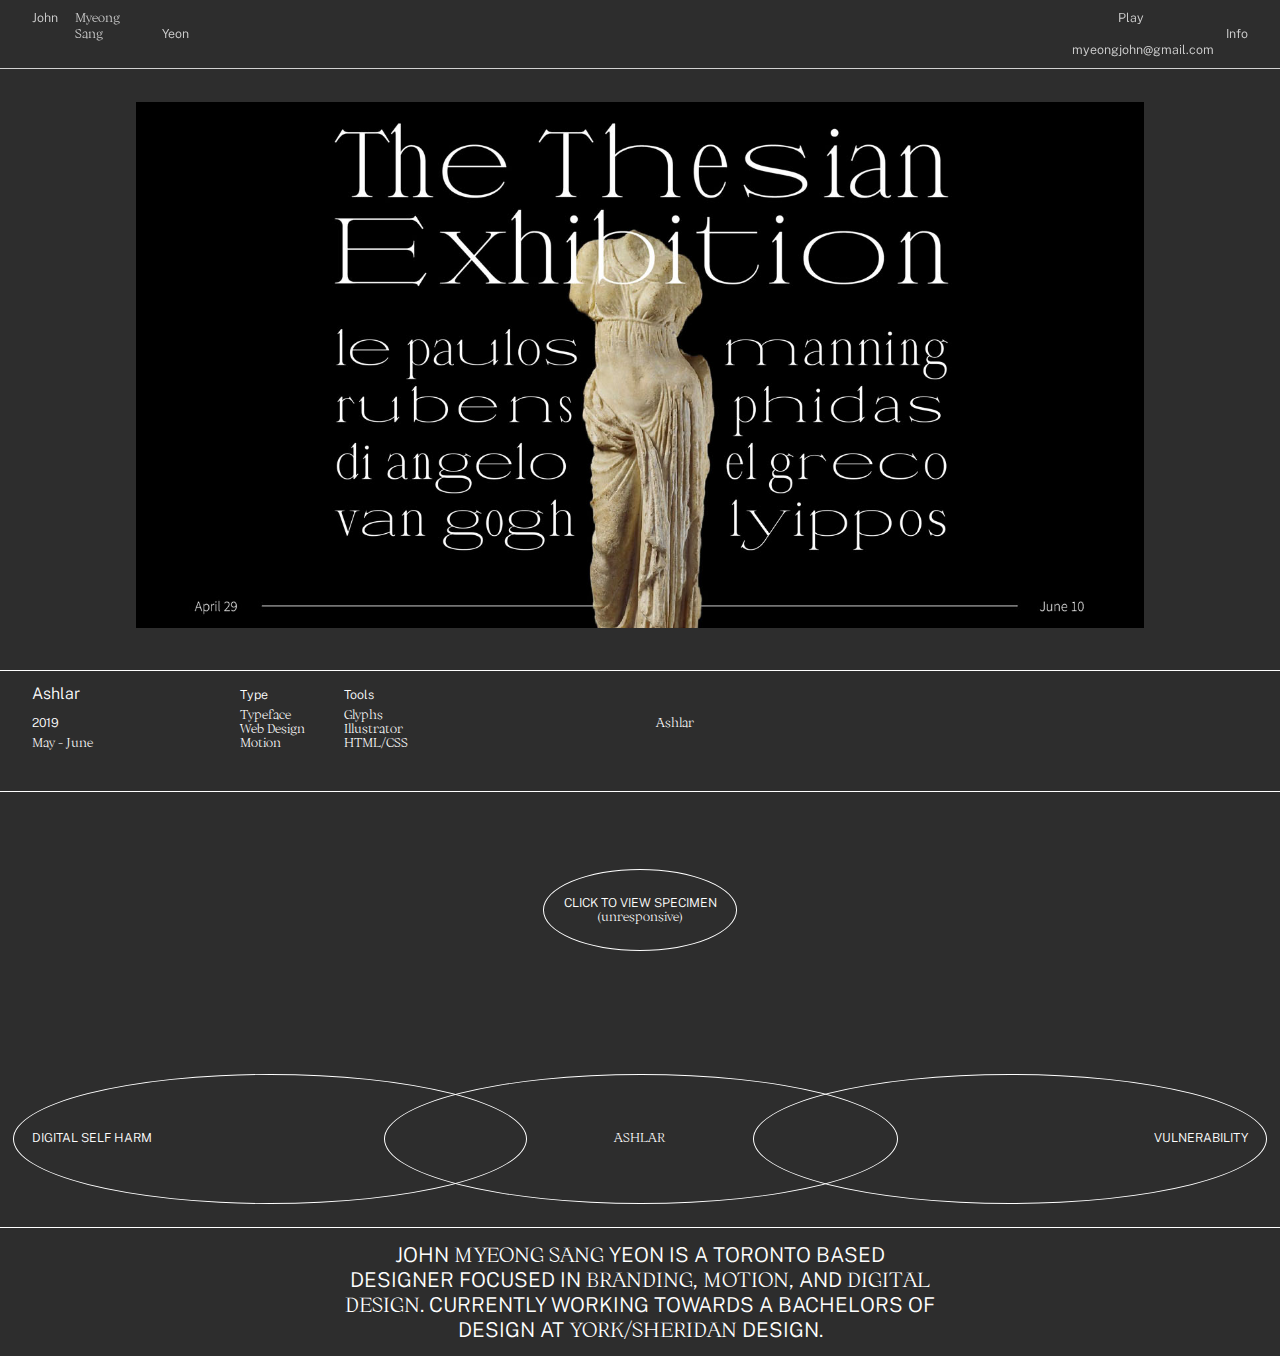
==== ashlar.html @ 90bbfa14 "commit12" ====
<!DOCTYPE html>

<html lang="en">
<head>
    <!-- Unfortunately coded by yours truly, me :'( -->
    
    <!-- Global site tag (gtag.js) - Google Analytics -->
    <script async src="https://www.googletagmanager.com/gtag/js?id=UA-157366679-1"></script>
    <script>
    window.dataLayer = window.dataLayer || [];
    function gtag(){dataLayer.push(arguments);}
    gtag('js', new Date());

    gtag('config', 'UA-157366679-1');
    </script>
    
    <meta charset="utf-8"><meta http-equiv="X-UA-Compatible" content="IE=edge">
    <link href="css/styles.css" rel="stylesheet">
    <link href="css/flexboxgrid.css" rel="stylesheet">
    <meta name="description" content="John Myeong Sang Yeon is a designer interested in branding, motion, and digital design.">
    <meta name="author" content="John Yeon"> 
    <meta name="viewport" content="width=device-width, initial-scale=1.0, maximum-scale=1.0, user-scalable=0">
    <title>John Yeon ◯ Ashlar</title>
    <!-- favicon -->
    <link rel="icon" type="image/png" href="images/favicon/16x16.png" sizes="16x16" />
    <link rel="icon" type="image/png" href="images/favicon/32x32.png" sizes="32x32" />
</head>
<body>
  
<!-- Navigation -->
<nav >
<div class="container-fluid">
    <div class="row">
    <div class="col-xs-5">
        <a href="index.html" class="row">
            <h3 class="col-xs-1">John</h3>
            <p class="col-xs-3 col-sm-2"> Myeong<br>Sang</p>
            <h3 class="col-xs"><br>Yeon</h3>
        </a>
    </div>
    <div class="col-xs-offset-1 col-xs-4 col-md-offset-5 col-md-1">
        <h3 class="info">
            <a href="play.html">Play</a>
        </h3>
        <h3>
            <a href="mailto:myeongjohn@gmail.com"><br>myeongjohn@gmail.com</a>
        </h3>
    </div>
    <div class="col-xs-2 col-md-1">
        <h3 class="info">
            <a href="info.html"><br>Info</a>
        </h3>
    </div>
    </div>
</div>
</nav>

<div class="ASHLAR_head container-fluid">
    <div class="row">
        <div class="col-xs-12 col-sm-offset-1 col-sm-10">
            <img src="images/ASHLAR/ASHLAR_head.jpg" width="100%">
        </div>
    </div>
</div>
<div class="blb container-fluid">    
    <div class="row">
        <div class="col-xs-12 col-sm-2">
            <h2>Ashlar</h2>
            <h3>2019</h3>
            <p>May - June</p>
        </div>
         <div class="col-xs-4 col-sm-1">
            <h3 id="blb_h3">Type</h3>
            <p id="ctr_txt">Typeface<br>Web Design<br>Motion</p>
        </div>
        <div class="col-xs-4 col-sm-1">
            <h3 id="blb_h3">Tools</h3>
            <p id="ctr_txt">Glyphs<br>Illustrator<br>HTML/CSS</p>
        </div>
        <div class="col-xs-offset-1 col-xs-11 col-sm-offset-2 col-sm-6">
            <p class="introtxt">Ashlar</p>
        </div>
    </div>
</div>
    
<div class="assets">
<div class="row">
    <div class="col-xs-12">
        <a href="https://johnyeon.com/ashlar.github.io/">
            <h3 class="ashlarlink">CLICK TO VIEW SPECIMEN<br><span class="ortspan">(unresponsive)</span></h3>
        </a>
    </div>
</div>
</div>
    
    
    
    
    
    
    
    
<!--  FOOTER  -->  
<div class="prefoot container-fluid">
    <div class="row">
        <div class="col-xs-6 col-sm-4">
            <h3>
            <a href="digitalselfharm.html">
                DIGITAL SELF HARM
            </a>
            </h3>
        </div>
        <div class="col-sm-4 prefoot_center">
            <p>
                ASHLAR
            </p>
        </div>
        <div class="col-xs-6 col-sm-4 prefoot_left">
            <h3>
                <a href="vulnerability.html">
                VULNERABILITY
                </a>
            </h3>
        </div>
    </div>
</div>
<div class="footvenn">
    <div class="leftftvn"></div>
    <div class="centerftvn"></div>
    <div class="rightftvn"></div>
</div>
    
<div class="index2">
    <div class="container-fluid">
        <div class="row">
            <h1 class="col-xs-12 col-sm-offset-3 col-sm-6"> 
                JOHN <span class="ortspan">MYEONG SANG</span> YEON IS A TORONTO BASED <br>DESIGNER FOCUSED IN <span class="ortspan">BRANDING</span>, <span class="ortspan">MOTION</span>, AND <span class="ortspan">DIGITAL DESIGN</span>. CURRENTLY WORKING TOWARDS A BACHELORS OF <br>DESIGN <span style="white-space:nowrap">AT <span class="ortspan">YORK/SHERIDAN</span> DESIGN</span>.
            </h1>
        </div>
    </div>
</div>
    
</body>
</html>
---- css/styles.css ----
@charset "UTF-8";
/*-- fonts --------------------------------------*/
@font-face {
    font-family: "ortica";
    src: url(../fonts/Ortica-Light.otf)
}
@font-face {
    font-family: "publicsans";
    src: url(../fonts/PublicSans-Light.otf);
    font-weight: normal;
    font-style: normal;
}
@font-face{
    font-family: "publicsans";
    src: url(../fonts/PublicSans-Lightitalic.otf);
    font-weight: normal;
    font-style: italic;
}
/*-- fonts END --------------------------------------*/
/*-- General --------------------------------------*/
body {
    animation: load 2s;
    scroll-behavior: smooth;
    background: #2D2D2D;
    margin: 0;
    font-family: ortica, serif;
    color: #fff;
    overflow-x: hidden;
}
@keyframes load {
    0% {opacity: 0}
    100% {opacity: 1}
}

a {
    text-decoration: none;
    color: #fff;
}
.ortspan {
    font-family: ortica, serif;
}
h1 {
    font-family: publicsans, sans-serif;
    font-weight: 400;
}
h2 {
    font-size: 1.250vw;
    font-weight: 400;
    font-family: publicsans, sans-serif;
    margin: 0
    
}
h3 {
    font-family: publicsans, sans-serif;
}
h4 {
    font-size: 1.250vw;
    font-family: ortica, serif;
    margin: 0 0 0.4vw 0;
}
p{
    font-family: ortica, serif;
}
h3, p {
    font-size: 0.972vw;
    font-weight: 400;
    line-height: 1.111vw;
    margin: 0 0 0.5vw 0;
}

.vimeo {
    z-index: 0;
}

/*-- navigation --------------------------------------*/
nav {
    padding-top: 10px;
    position: fixed;
    mix-blend-mode: exclusion;
    border-bottom: 0.5px solid #fff;
    padding-bottom: 10px;
    width: 100%;
    top: 0;
    z-index: 9999;
}
nav h3, nav p {
    font-size: 0.972vw;
    line-height: 1.250vw;
    z-index: 9999;
    color: #fff;
    margin: 0;
}
.info {
    text-align: right;
}
/*-- navigation END --------------------------------------*/

/*-- FOOTER --------------------------------------*/

.prefoot {
    position: relative;
    top: 6.1vw;
    z-index: 99;
}
.prefoot_left{
    text-align: right;
}
.prefoot_center {
    text-align: center;
}

.footvenn {
    z-index: -99;
}
.leftftvn, .rightftvn, .centerftvn {
    height: 10vw;
    width: 40vw;
    border-radius: 50%;
    border: 1px solid #fff;
    position: absolute;
    overflow: hidden;
    margin-bottom: 3vw;
}
.leftftvn {
    left: 1vw;
    
}
.rightftvn {
    right: 1vw;
}
.centerftvn{
    left: 30vw;
    width: 40vw;
}
.index2 {
    position: relative;
    top: 12vw;
    font-size: 0.8vw;
    color: white;
    text-align: center;
    width: 100%;
    bottom: 0;
    border-top: 0.5px solid #fff;
}
/*-- FOOTER END --------------------------------------*/

/*-------------------------------------- index --------------------------------------*/
.index1 {
    font-size: 0.8vw;
    color: white;
    text-align: center;
    mix-blend-mode: exclusion;
    position: fixed;
    width: 100%;
    bottom: 0;
    border-top: 0.5px solid #fff;
}
/*-- index END --------------------------------------*/


.blank, .blankleft, .blankright, .blankfoot{
    margin: 1vh 1vw 15vh 1vw;
    overflow: visible;
}


/*-- Projects --------------------------------------*/
.project1, .project2, .project3, .project4 {
    padding: 5vh 0 20vh 0;
}
.pr1_img, .pr2_img, .pr3_img, .pr4_img {
    background-size: contain; 
    background-repeat: no-repeat;
    background-position: top center;
    height: 34vw;
}
.id_txt1, .id_txt2{
    color: #fff;
}
.id_txt1 p {
    margin-top: 0.5vw;
}
.id_txt1 h3 {
    margin-top: 0.3vw;
}

.id_txt2{
    display: none;
}
.pr1_img {
    background-image: url(../images/SABF/SABF_head.jpg);
}
.pr2_img {
    background-image: url(../images/DSH/DSH_head.jpg);
}
.pr3_img {
    background-image: url(../images/ASHLAR/ASHLAR_head.jpg);
}
.pr4_img {
    background-image: url(../images/MASK/MASK_head.jpg);
}

/*-- info --------------------------------------*/

.blankright {
    position: absolute;
    top: 0;
    right: 1vw;
}
.venn1, .venn2 {
    text-anchor: middle;
    fill: #fff;
}
.venn1 {
    font-size: 0.972vw;
}
.venn2 {
    font-size: 2.933vw;
    display: none;
}
.blanktop, .blankbottom {
    margin-top: 1vh;
    overflow: visible;
}
.blankbottom {
    position: absolute;
    top: 35vw;
}
/*-- info END--------------------------------------*/





/*-------------------------------------- CASE STUDIES --------------------------------------*/
#ctr_txt {
    margin: 0 0 2.2vw 0;
}
.blb {
    height: auto;
    margin: 3vw 0 3vw 0;
    padding: 1vw 0;
    border-top: solid #fff 1px;
    border-bottom: solid #fff 1px;
}
.blb div h2 {
    margin: 0 0 1vw 0 ;
}
#blb_h3 {
    margin: 0.35vw 0 0.4vw 0 ;
}
.id_txt1 h3 {
    margin: 0.4vw 0 0 0;
}
.assets div{
    max-width: 2000px;
    margin: auto;
    margin-bottom: 3vw;
}
.assets h3 {
    margin-top: 3vw;
    margin-bottom:2vw;
    text-align: center;
}

.spacer {
    height: auto;
    width: 100%;
    border-radius: 50%;
    border: solid 1px #fff;
}
.introtxt {
    margin: 2.50vw 0 1.75vw 0;
}
/*-- SEOUL ART BOOK FAIR --------------------------------------*/
.SABF_head,.DSH_head,.ASHLAR_head {
    margin-top: 8vw;
    max-width: 2000px;
}
.brochure {
    background-color: black;
}
/*-- ASHLAR --------------------------------------*/
.ashlarlink,.dshlink {
    border: 1px solid #fff;
    border-radius: 50%;
    width: 15vw;
    padding-top: 2vw;
    padding-bottom: 2vw;
    margin: 0 auto;
    text-align: center;
}
/*-- DIGITAL SELF HARM --------------------------------------*/


/* ---------------------- MEDIA QUERIES AHHHHH ---------------------- */


/* ---------------------- Phone ---------------------- */
@media screen and (min-width: 0) and (max-width:500px){
/* -- main things -- */
    h2 {font-size: 3.733vw;}
    h3, p, nav h3, nav p, h4 {font-size: 2.933vw; line-height: 3.467vw;}
/* -- index -- */
    .index1 h1 {font-size: 2.6vw;}
    .index1 br {display: none;}
    .pr1_img, .pr2_img, .pr3_img, .pr4_img {height: 45vw;}
    .project1, .project2, .project3, .project4 {padding: 3vh 0;}
    .id_txt2{display: block; padding-top: 1.5vw;}
    .id_txt1{display: none;}
    .project4 {margin-bottom: 10vh;}
    
/*-- Footer --*/
    .leftftvn, .rightftvn, .centerftvn {
        height: 15vw;
        margin-bottom: 10vw;
        width: 55vw;
    }
    .centerftvn {
        display: none;
    }
    .prefoot_center {
        display: none;
    }
    .prefoot {
        top: 10vw;
    }
    .index2 h1 {
        font-size: 2.6vw;
    }
    .index2 {
        top: 20vw;
    }

/*-- INFO --*/
    .venn2 {
        display: inherit;
    }
    .venn1 {
        display: none;
    }
/* -- Case studies -- */
    .blb {
        padding: 5vw 0 10vw 0;
    }
    .blb p, .blb h2 {
        padding-bottom: 4vw;
    }
    .assets div{
        padding: 0;
    }
/*-- SABF --*/
    .SABF_head,.DSH_head,.ASHLAR_head {height: 50vw; margin-top: 20vw; padding: 0;
}
/* ---------------------- Small Tablet ----------------------*/ 
@media screen and (min-width: 501px) and (max-width:767px){
    .index1 h1 {font-size: 2.9vw;}
/*-- Footer --*/
    .leftftvn, .rightftvn {
        width: 53vw;
    }
    .centerftvn {
        display: none;
    }
    .prefoot_center {
        display: none;
    }
}

/* ---------------------- Large Tablet ---------------------- */
@media screen and (min-width: 768px) and (max-width:1366px){
    /* -- main things -- */
    /* -- index -- */
    .pr1_img, .pr2_img, .pr3_img, .pr4_img {height: 35vw;}
    .index1 h1 {font-size: 1.45vw;}
    .project1, .project2, .project3, .project4 {padding: 3vh 0;}
    .project4 {margin-bottom: 15vh;}
    /* -- SABF -- */
    }
}
/* ---------------------- Big Chungus  ---------------------- */
@media screen and (min-width: 1500px) and (max-width:4000px){
    /* -- SABF -- */
    .sabf_print_tix,.sabf_web_tix {
    background-color: black;
    height: 29vw;
    }
}
---- css/flexboxgrid.css ----
/* Uncomment and set these variables to customize the grid. */

.container-fluid {
  margin-right: auto;
  margin-left: auto;
  padding-right: 2rem;
  padding-left: 2rem;
}

.row {
  box-sizing: border-box;
  display: -ms-flexbox;
  display: -webkit-box;
  display: flex;
  -ms-flex: 0 1 auto;
  -webkit-box-flex: 0;
  flex: 0 1 auto;
  -ms-flex-direction: row;
  -webkit-box-orient: horizontal;
  -webkit-box-direction: normal;
  flex-direction: row;
  -ms-flex-wrap: wrap;
  flex-wrap: wrap;
  margin-right: -1rem;
  margin-left: -1rem;
}

.row.reverse {
  -ms-flex-direction: row-reverse;
  -webkit-box-orient: horizontal;
  -webkit-box-direction: reverse;
  flex-direction: row-reverse;
}

.col.reverse {
  -ms-flex-direction: column-reverse;
  -webkit-box-orient: vertical;
  -webkit-box-direction: reverse;
  flex-direction: column-reverse;
}

.col-xs,
.col-xs-1,
.col-xs-2,
.col-xs-3,
.col-xs-4,
.col-xs-5,
.col-xs-6,
.col-xs-7,
.col-xs-8,
.col-xs-9,
.col-xs-10,
.col-xs-11,
.col-xs-12 {
  box-sizing: border-box;
  -ms-flex: 0 0 auto;
  -webkit-box-flex: 0;
  flex: 0 0 auto;
  padding-right: 1rem;
  padding-left: 1rem;
}

.col-xs {
  -webkit-flex-grow: 1;
  -ms-flex-positive: 1;
  -webkit-box-flex: 1;
  flex-grow: 1;
  -ms-flex-preferred-size: 0;
  flex-basis: 0;
  max-width: 100%;
}

.col-xs-1 {
  -ms-flex-preferred-size: 8.333%;
  flex-basis: 8.333%;
  max-width: 8.333%;
}

.col-xs-2 {
  -ms-flex-preferred-size: 16.667%;
  flex-basis: 16.667%;
  max-width: 16.667%;
}

.col-xs-3 {
  -ms-flex-preferred-size: 25%;
  flex-basis: 25%;
  max-width: 25%;
}

.col-xs-4 {
  -ms-flex-preferred-size: 33.333%;
  flex-basis: 33.333%;
  max-width: 33.333%;
}

.col-xs-5 {
  -ms-flex-preferred-size: 41.667%;
  flex-basis: 41.667%;
  max-width: 41.667%;
}

.col-xs-6 {
  -ms-flex-preferred-size: 50%;
  flex-basis: 50%;
  max-width: 50%;
}

.col-xs-7 {
  -ms-flex-preferred-size: 58.333%;
  flex-basis: 58.333%;
  max-width: 58.333%;
}

.col-xs-8 {
  -ms-flex-preferred-size: 66.667%;
  flex-basis: 66.667%;
  max-width: 66.667%;
}

.col-xs-9 {
  -ms-flex-preferred-size: 75%;
  flex-basis: 75%;
  max-width: 75%;
}

.col-xs-10 {
  -ms-flex-preferred-size: 83.333%;
  flex-basis: 83.333%;
  max-width: 83.333%;
}

.col-xs-11 {
  -ms-flex-preferred-size: 91.667%;
  flex-basis: 91.667%;
  max-width: 91.667%;
}

.col-xs-12 {
  -ms-flex-preferred-size: 100%;
  flex-basis: 100%;
  max-width: 100%;
}

.col-xs-offset-1 {
  margin-left: 8.333%;
}

.col-xs-offset-2 {
  margin-left: 16.667%;
}

.col-xs-offset-3 {
  margin-left: 25%;
}

.col-xs-offset-4 {
  margin-left: 33.333%;
}

.col-xs-offset-5 {
  margin-left: 41.667%;
}

.col-xs-offset-6 {
  margin-left: 50%;
}

.col-xs-offset-7 {
  margin-left: 58.333%;
}

.col-xs-offset-8 {
  margin-left: 66.667%;
}

.col-xs-offset-9 {
  margin-left: 75%;
}

.col-xs-offset-10 {
  margin-left: 83.333%;
}

.col-xs-offset-11 {
  margin-left: 91.667%;
}

.start-xs {
  -ms-flex-pack: start;
  -webkit-box-pack: start;
  justify-content: flex-start;
  text-align: start;
}

.center-xs {
  -ms-flex-pack: center;
  -webkit-box-pack: center;
  justify-content: center;
  text-align: center;
}

.end-xs {
  -ms-flex-pack: end;
  -webkit-box-pack: end;
  justify-content: flex-end;
  text-align: end;
}

.top-xs {
  -ms-flex-align: start;
  -webkit-box-align: start;
  align-items: flex-start;
}

.middle-xs {
  -ms-flex-align: center;
  -webkit-box-align: center;
  align-items: center;
}

.bottom-xs {
  -ms-flex-align: end;
  -webkit-box-align: end;
  align-items: flex-end;
}

.around-xs {
  -ms-flex-pack: distribute;
  justify-content: space-around;
}

.between-xs {
  -ms-flex-pack: justify;
  -webkit-box-pack: justify;
  justify-content: space-between;
}

.first-xs {
  -ms-flex-order: -1;
  -webkit-box-ordinal-group: 0;
  order: -1;
}

.last-xs {
  -ms-flex-order: 1;
  -webkit-box-ordinal-group: 2;
  order: 1;
}

@media only screen and (min-width: 48em) {
  .container {
    width: 46rem;
  }

  .col-sm,
  .col-sm-1,
  .col-sm-2,
  .col-sm-3,
  .col-sm-4,
  .col-sm-5,
  .col-sm-6,
  .col-sm-7,
  .col-sm-8,
  .col-sm-9,
  .col-sm-10,
  .col-sm-11,
  .col-sm-12 {
    box-sizing: border-box;
    -ms-flex: 0 0 auto;
    -webkit-box-flex: 0;
    flex: 0 0 auto;
    padding-right: 1rem;
    padding-left: 1rem;
  }

  .col-sm {
    -webkit-flex-grow: 1;
    -ms-flex-positive: 1;
    -webkit-box-flex: 1;
    flex-grow: 1;
    -ms-flex-preferred-size: 0;
    flex-basis: 0;
    max-width: 100%;
  }

  .col-sm-1 {
    -ms-flex-preferred-size: 8.333%;
    flex-basis: 8.333%;
    max-width: 8.333%;
  }

  .col-sm-2 {
    -ms-flex-preferred-size: 16.667%;
    flex-basis: 16.667%;
    max-width: 16.667%;
  }

  .col-sm-3 {
    -ms-flex-preferred-size: 25%;
    flex-basis: 25%;
    max-width: 25%;
  }

  .col-sm-4 {
    -ms-flex-preferred-size: 33.333%;
    flex-basis: 33.333%;
    max-width: 33.333%;
  }

  .col-sm-5 {
    -ms-flex-preferred-size: 41.667%;
    flex-basis: 41.667%;
    max-width: 41.667%;
  }

  .col-sm-6 {
    -ms-flex-preferred-size: 50%;
    flex-basis: 50%;
    max-width: 50%;
  }

  .col-sm-7 {
    -ms-flex-preferred-size: 58.333%;
    flex-basis: 58.333%;
    max-width: 58.333%;
  }

  .col-sm-8 {
    -ms-flex-preferred-size: 66.667%;
    flex-basis: 66.667%;
    max-width: 66.667%;
  }

  .col-sm-9 {
    -ms-flex-preferred-size: 75%;
    flex-basis: 75%;
    max-width: 75%;
  }

  .col-sm-10 {
    -ms-flex-preferred-size: 83.333%;
    flex-basis: 83.333%;
    max-width: 83.333%;
  }

  .col-sm-11 {
    -ms-flex-preferred-size: 91.667%;
    flex-basis: 91.667%;
    max-width: 91.667%;
  }

  .col-sm-12 {
    -ms-flex-preferred-size: 100%;
    flex-basis: 100%;
    max-width: 100%;
  }

  .col-sm-offset-1 {
    margin-left: 8.333%;
  }

  .col-sm-offset-2 {
    margin-left: 16.667%;
  }

  .col-sm-offset-3 {
    margin-left: 25%;
  }

  .col-sm-offset-4 {
    margin-left: 33.333%;
  }

  .col-sm-offset-5 {
    margin-left: 41.667%;
  }

  .col-sm-offset-6 {
    margin-left: 50%;
  }

  .col-sm-offset-7 {
    margin-left: 58.333%;
  }

  .col-sm-offset-8 {
    margin-left: 66.667%;
  }

  .col-sm-offset-9 {
    margin-left: 75%;
  }

  .col-sm-offset-10 {
    margin-left: 83.333%;
  }

  .col-sm-offset-11 {
    margin-left: 91.667%;
  }

  .start-sm {
    -ms-flex-pack: start;
    -webkit-box-pack: start;
    justify-content: flex-start;
    text-align: start;
  }

  .center-sm {
    -ms-flex-pack: center;
    -webkit-box-pack: center;
    justify-content: center;
    text-align: center;
  }

  .end-sm {
    -ms-flex-pack: end;
    -webkit-box-pack: end;
    justify-content: flex-end;
    text-align: end;
  }

  .top-sm {
    -ms-flex-align: start;
    -webkit-box-align: start;
    align-items: flex-start;
  }

  .middle-sm {
    -ms-flex-align: center;
    -webkit-box-align: center;
    align-items: center;
  }

  .bottom-sm {
    -ms-flex-align: end;
    -webkit-box-align: end;
    align-items: flex-end;
  }

  .around-sm {
    -ms-flex-pack: distribute;
    justify-content: space-around;
  }

  .between-sm {
    -ms-flex-pack: justify;
    -webkit-box-pack: justify;
    justify-content: space-between;
  }

  .first-sm {
    -ms-flex-order: -1;
    -webkit-box-ordinal-group: 0;
    order: -1;
  }

  .last-sm {
    -ms-flex-order: 1;
    -webkit-box-ordinal-group: 2;
    order: 1;
  }
}

@media only screen and (min-width: 62em) {
  .container {
    width: 61rem;
  }

  .col-md,
  .col-md-1,
  .col-md-2,
  .col-md-3,
  .col-md-4,
  .col-md-5,
  .col-md-6,
  .col-md-7,
  .col-md-8,
  .col-md-9,
  .col-md-10,
  .col-md-11,
  .col-md-12 {
    box-sizing: border-box;
    -ms-flex: 0 0 auto;
    -webkit-box-flex: 0;
    flex: 0 0 auto;
    padding-right: 1rem;
    padding-left: 1rem;
  }

  .col-md {
    -webkit-flex-grow: 1;
    -ms-flex-positive: 1;
    -webkit-box-flex: 1;
    flex-grow: 1;
    -ms-flex-preferred-size: 0;
    flex-basis: 0;
    max-width: 100%;
  }

  .col-md-1 {
    -ms-flex-preferred-size: 8.333%;
    flex-basis: 8.333%;
    max-width: 8.333%;
  }

  .col-md-2 {
    -ms-flex-preferred-size: 16.667%;
    flex-basis: 16.667%;
    max-width: 16.667%;
  }

  .col-md-3 {
    -ms-flex-preferred-size: 25%;
    flex-basis: 25%;
    max-width: 25%;
  }

  .col-md-4 {
    -ms-flex-preferred-size: 33.333%;
    flex-basis: 33.333%;
    max-width: 33.333%;
  }

  .col-md-5 {
    -ms-flex-preferred-size: 41.667%;
    flex-basis: 41.667%;
    max-width: 41.667%;
  }

  .col-md-6 {
    -ms-flex-preferred-size: 50%;
    flex-basis: 50%;
    max-width: 50%;
  }

  .col-md-7 {
    -ms-flex-preferred-size: 58.333%;
    flex-basis: 58.333%;
    max-width: 58.333%;
  }

  .col-md-8 {
    -ms-flex-preferred-size: 66.667%;
    flex-basis: 66.667%;
    max-width: 66.667%;
  }

  .col-md-9 {
    -ms-flex-preferred-size: 75%;
    flex-basis: 75%;
    max-width: 75%;
  }

  .col-md-10 {
    -ms-flex-preferred-size: 83.333%;
    flex-basis: 83.333%;
    max-width: 83.333%;
  }

  .col-md-11 {
    -ms-flex-preferred-size: 91.667%;
    flex-basis: 91.667%;
    max-width: 91.667%;
  }

  .col-md-12 {
    -ms-flex-preferred-size: 100%;
    flex-basis: 100%;
    max-width: 100%;
  }

  .col-md-offset-1 {
    margin-left: 8.333%;
  }

  .col-md-offset-2 {
    margin-left: 16.667%;
  }

  .col-md-offset-3 {
    margin-left: 25%;
  }

  .col-md-offset-4 {
    margin-left: 33.333%;
  }

  .col-md-offset-5 {
    margin-left: 41.667%;
  }

  .col-md-offset-6 {
    margin-left: 50%;
  }

  .col-md-offset-7 {
    margin-left: 58.333%;
  }

  .col-md-offset-8 {
    margin-left: 66.667%;
  }

  .col-md-offset-9 {
    margin-left: 75%;
  }

  .col-md-offset-10 {
    margin-left: 83.333%;
  }

  .col-md-offset-11 {
    margin-left: 91.667%;
  }

  .start-md {
    -ms-flex-pack: start;
    -webkit-box-pack: start;
    justify-content: flex-start;
    text-align: start;
  }

  .center-md {
    -ms-flex-pack: center;
    -webkit-box-pack: center;
    justify-content: center;
    text-align: center;
  }

  .end-md {
    -ms-flex-pack: end;
    -webkit-box-pack: end;
    justify-content: flex-end;
    text-align: end;
  }

  .top-md {
    -ms-flex-align: start;
    -webkit-box-align: start;
    align-items: flex-start;
  }

  .middle-md {
    -ms-flex-align: center;
    -webkit-box-align: center;
    align-items: center;
  }

  .bottom-md {
    -ms-flex-align: end;
    -webkit-box-align: end;
    align-items: flex-end;
  }

  .around-md {
    -ms-flex-pack: distribute;
    justify-content: space-around;
  }

  .between-md {
    -ms-flex-pack: justify;
    -webkit-box-pack: justify;
    justify-content: space-between;
  }

  .first-md {
    -ms-flex-order: -1;
    -webkit-box-ordinal-group: 0;
    order: -1;
  }

  .last-md {
    -ms-flex-order: 1;
    -webkit-box-ordinal-group: 2;
    order: 1;
  }
}

@media only screen and (min-width: 75em) {
  .container {
    width: 71rem;
  }

  .col-lg,
  .col-lg-1,
  .col-lg-2,
  .col-lg-3,
  .col-lg-4,
  .col-lg-5,
  .col-lg-6,
  .col-lg-7,
  .col-lg-8,
  .col-lg-9,
  .col-lg-10,
  .col-lg-11,
  .col-lg-12 {
    box-sizing: border-box;
    -ms-flex: 0 0 auto;
    -webkit-box-flex: 0;
    flex: 0 0 auto;
    padding-right: 1rem;
    padding-left: 1rem;
  }

  .col-lg {
    -webkit-flex-grow: 1;
    -ms-flex-positive: 1;
    -webkit-box-flex: 1;
    flex-grow: 1;
    -ms-flex-preferred-size: 0;
    flex-basis: 0;
    max-width: 100%;
  }

  .col-lg-1 {
    -ms-flex-preferred-size: 8.333%;
    flex-basis: 8.333%;
    max-width: 8.333%;
  }

  .col-lg-2 {
    -ms-flex-preferred-size: 16.667%;
    flex-basis: 16.667%;
    max-width: 16.667%;
  }

  .col-lg-3 {
    -ms-flex-preferred-size: 25%;
    flex-basis: 25%;
    max-width: 25%;
  }

  .col-lg-4 {
    -ms-flex-preferred-size: 33.333%;
    flex-basis: 33.333%;
    max-width: 33.333%;
  }

  .col-lg-5 {
    -ms-flex-preferred-size: 41.667%;
    flex-basis: 41.667%;
    max-width: 41.667%;
  }

  .col-lg-6 {
    -ms-flex-preferred-size: 50%;
    flex-basis: 50%;
    max-width: 50%;
  }

  .col-lg-7 {
    -ms-flex-preferred-size: 58.333%;
    flex-basis: 58.333%;
    max-width: 58.333%;
  }

  .col-lg-8 {
    -ms-flex-preferred-size: 66.667%;
    flex-basis: 66.667%;
    max-width: 66.667%;
  }

  .col-lg-9 {
    -ms-flex-preferred-size: 75%;
    flex-basis: 75%;
    max-width: 75%;
  }

  .col-lg-10 {
    -ms-flex-preferred-size: 83.333%;
    flex-basis: 83.333%;
    max-width: 83.333%;
  }

  .col-lg-11 {
    -ms-flex-preferred-size: 91.667%;
    flex-basis: 91.667%;
    max-width: 91.667%;
  }

  .col-lg-12 {
    -ms-flex-preferred-size: 100%;
    flex-basis: 100%;
    max-width: 100%;
  }

  .col-lg-offset-1 {
    margin-left: 8.333%;
  }

  .col-lg-offset-2 {
    margin-left: 16.667%;
  }

  .col-lg-offset-3 {
    margin-left: 25%;
  }

  .col-lg-offset-4 {
    margin-left: 33.333%;
  }

  .col-lg-offset-5 {
    margin-left: 41.667%;
  }

  .col-lg-offset-6 {
    margin-left: 50%;
  }

  .col-lg-offset-7 {
    margin-left: 58.333%;
  }

  .col-lg-offset-8 {
    margin-left: 66.667%;
  }

  .col-lg-offset-9 {
    margin-left: 75%;
  }

  .col-lg-offset-10 {
    margin-left: 83.333%;
  }

  .col-lg-offset-11 {
    margin-left: 91.667%;
  }

  .start-lg {
    -ms-flex-pack: start;
    -webkit-box-pack: start;
    justify-content: flex-start;
    text-align: start;
  }

  .center-lg {
    -ms-flex-pack: center;
    -webkit-box-pack: center;
    justify-content: center;
    text-align: center;
  }

  .end-lg {
    -ms-flex-pack: end;
    -webkit-box-pack: end;
    justify-content: flex-end;
    text-align: end;
  }

  .top-lg {
    -ms-flex-align: start;
    -webkit-box-align: start;
    align-items: flex-start;
  }

  .middle-lg {
    -ms-flex-align: center;
    -webkit-box-align: center;
    align-items: center;
  }

  .bottom-lg {
    -ms-flex-align: end;
    -webkit-box-align: end;
    align-items: flex-end;
  }

  .around-lg {
    -ms-flex-pack: distribute;
    justify-content: space-around;
  }

  .between-lg {
    -ms-flex-pack: justify;
    -webkit-box-pack: justify;
    justify-content: space-between;
  }

  .first-lg {
    -ms-flex-order: -1;
    -webkit-box-ordinal-group: 0;
    order: -1;
  }

  .last-lg {
    -ms-flex-order: 1;
    -webkit-box-ordinal-group: 2;
    order: 1;
  }
}
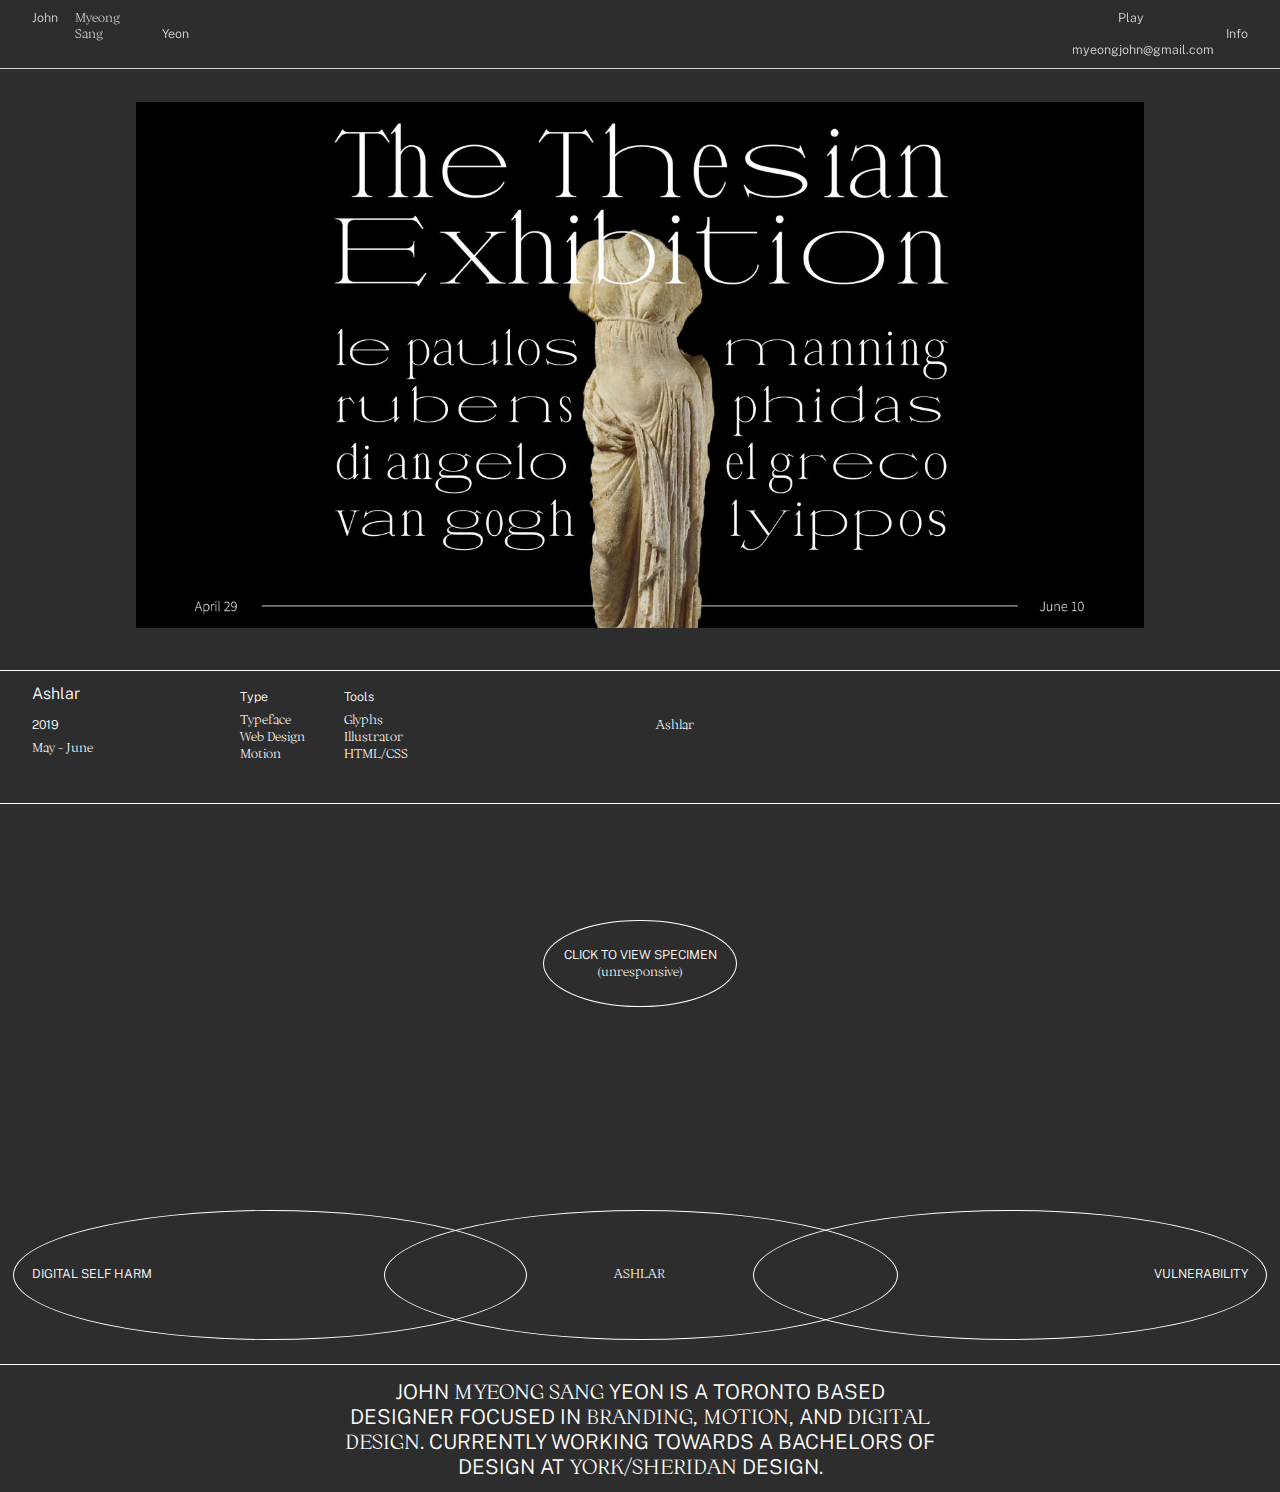
==== commit a4fef0f5: "commit13" ====
--- a/ashlar.html
+++ b/ashlar.html
@@ -101,6 +101,7 @@
     
     
 <!--  FOOTER  -->  
+<footer>
 <div class="prefoot container-fluid">
     <div class="row">
         <div class="col-xs-6 col-sm-4">
@@ -134,11 +135,11 @@
     <div class="container-fluid">
         <div class="row">
             <h1 class="col-xs-12 col-sm-offset-3 col-sm-6"> 
-                JOHN <span class="ortspan">MYEONG SANG</span> YEON IS A TORONTO BASED <br>DESIGNER FOCUSED IN <span class="ortspan">BRANDING</span>, <span class="ortspan">MOTION</span>, AND <span class="ortspan">DIGITAL DESIGN</span>. CURRENTLY WORKING TOWARDS A BACHELORS OF <br>DESIGN <span style="white-space:nowrap">AT <span class="ortspan">YORK/SHERIDAN</span> DESIGN</span>.
+                JOHN <span class="ortspan">MYEONG SANG</span> YEON IS A TORONTO BASED <br>DESIGNER FOCUSED IN <span class="ortspan">BRANDING</span>, <span class="ortspan">MOTION</span>, AND <span class="ortspan">DIGITAL DESIGN</span>. CURRENTLY WORKING TOWARDS A BACHELORS OF DESIGN <span style="white-space:nowrap">AT <span class="ortspan">YORK/SHERIDAN</span> DESIGN</span>.
             </h1>
         </div>
     </div>
 </div>
-    
+</footer>  
 </body>
 </html>--- a/css/styles.css
+++ b/css/styles.css
@@ -57,6 +57,7 @@
     font-size: 1.250vw;
     font-family: ortica, serif;
     margin: 0 0 0.4vw 0;
+    line-height: 1.8vw;
 }
 p{
     font-family: ortica, serif;
@@ -64,7 +65,7 @@
 h3, p {
     font-size: 0.972vw;
     font-weight: 400;
-    line-height: 1.111vw;
+    line-height: 1.35vw;
     margin: 0 0 0.5vw 0;
 }
 
@@ -97,6 +98,9 @@
 
 /*-- FOOTER --------------------------------------*/
 
+footer {
+    margin-top: 10vw;
+}
 .prefoot {
     position: relative;
     top: 6.1vw;
@@ -252,17 +256,15 @@
 .id_txt1 h3 {
     margin: 0.4vw 0 0 0;
 }
-.assets div{
+.assets {
+    padding-left: 2rem;
+    padding-right: 2rem;
+}
+.assets div {
     max-width: 2000px;
     margin: auto;
-    margin-bottom: 3vw;
-}
-.assets h3 {
-    margin-top: 3vw;
-    margin-bottom:2vw;
-    text-align: center;
-}
-
+    margin-bottom: 4vw;
+}
 .spacer {
     height: auto;
     width: 100%;
@@ -272,6 +274,13 @@
 .introtxt {
     margin: 2.50vw 0 1.75vw 0;
 }
+#a_txt {
+    margin-bottom: 1vw;
+}
+.assets h2{
+    margin-bottom: 0.5vw;
+}
+
 /*-- SEOUL ART BOOK FAIR --------------------------------------*/
 .SABF_head,.DSH_head,.ASHLAR_head {
     margin-top: 8vw;
@@ -289,8 +298,52 @@
     padding-bottom: 2vw;
     margin: 0 auto;
     text-align: center;
+    margin-top: 6vw;
 }
 /*-- DIGITAL SELF HARM --------------------------------------*/
+.mobi {
+   display: none; 
+}
+#dshimg {
+    margin-top: 6vw;
+}
+#dshimg h3 {
+    margin-top: 1vw;
+}
+#dshflow {
+    margin-bottom: 4vw;
+}
+#dshflowsm {
+    display: none;
+}
+#dshp{
+    padding-left: 2.5vw;
+}
+
+/*-- MASK --------------------------------------*/
+#maskh2, #maskh2last {
+    text-align: center;
+    margin-top: 0.5vw;
+}
+#maskh2last {
+    margin-bottom: 0;
+}
+#maskh2 {
+    margin-bottom: 8vw;
+}
+#maskimg {
+    margin-bottom: 0.5vw;
+}
+#maskintro {
+    margin-bottom: 6vw;
+}
+#maskintro h4 {
+    margin-top: 0.7vw;
+    padding-left: 2.5vw;
+}
+
+
+
 
 
 /* ---------------------- MEDIA QUERIES AHHHHH ---------------------- */
@@ -301,6 +354,10 @@
 /* -- main things -- */
     h2 {font-size: 3.733vw;}
     h3, p, nav h3, nav p, h4 {font-size: 2.933vw; line-height: 3.467vw;}
+    .assets {
+        padding-left: 1rem;
+        padding-right: 1rem;
+    }
 /* -- index -- */
     .index1 h1 {font-size: 2.6vw;}
     .index1 br {display: none;}
@@ -329,8 +386,7 @@
         font-size: 2.6vw;
     }
     .index2 {
-        top: 20vw;
-    }
+        top: 20vw;}
 
 /*-- INFO --*/
     .venn2 {
@@ -346,12 +402,37 @@
     .blb p, .blb h2 {
         padding-bottom: 4vw;
     }
-    .assets div{
+    .assets div {
         padding: 0;
+    }
+    .assets p{
+        padding-right: 2.5vw;
     }
 /*-- SABF --*/
     .SABF_head,.DSH_head,.ASHLAR_head {height: 50vw; margin-top: 20vw; padding: 0;
 }
+/*-- DSH --*/
+    .deski {display: none;}
+    .mobi {display: inherit;}
+    #dshvid {
+        margin-top: 5vw;
+    }
+    #dshflow {
+        display: none;}
+    #dshflowsm {
+        display: inherit;
+    }
+/*-- ASHLAR --*/
+    .ashlarlink,.dshlink {
+        width: 45vw;
+        padding-top: 3.5vw;
+    }
+/*-- MASK --*/
+
+    
+    
+    
+    
 /* ---------------------- Small Tablet ----------------------*/ 
 @media screen and (min-width: 501px) and (max-width:767px){
     .index1 h1 {font-size: 2.9vw;}
@@ -365,6 +446,7 @@
     .prefoot_center {
         display: none;
     }
+    .dshpng {display: none;}
 }
 
 /* ---------------------- Large Tablet ---------------------- */
@@ -375,8 +457,8 @@
     .index1 h1 {font-size: 1.45vw;}
     .project1, .project2, .project3, .project4 {padding: 3vh 0;}
     .project4 {margin-bottom: 15vh;}
-    /* -- SABF -- */
-    }
+    .dshpng {display: none;}
+
 }
 /* ---------------------- Big Chungus  ---------------------- */
 @media screen and (min-width: 1500px) and (max-width:4000px){
@@ -386,3 +468,4 @@
     height: 29vw;
     }
 }
+    
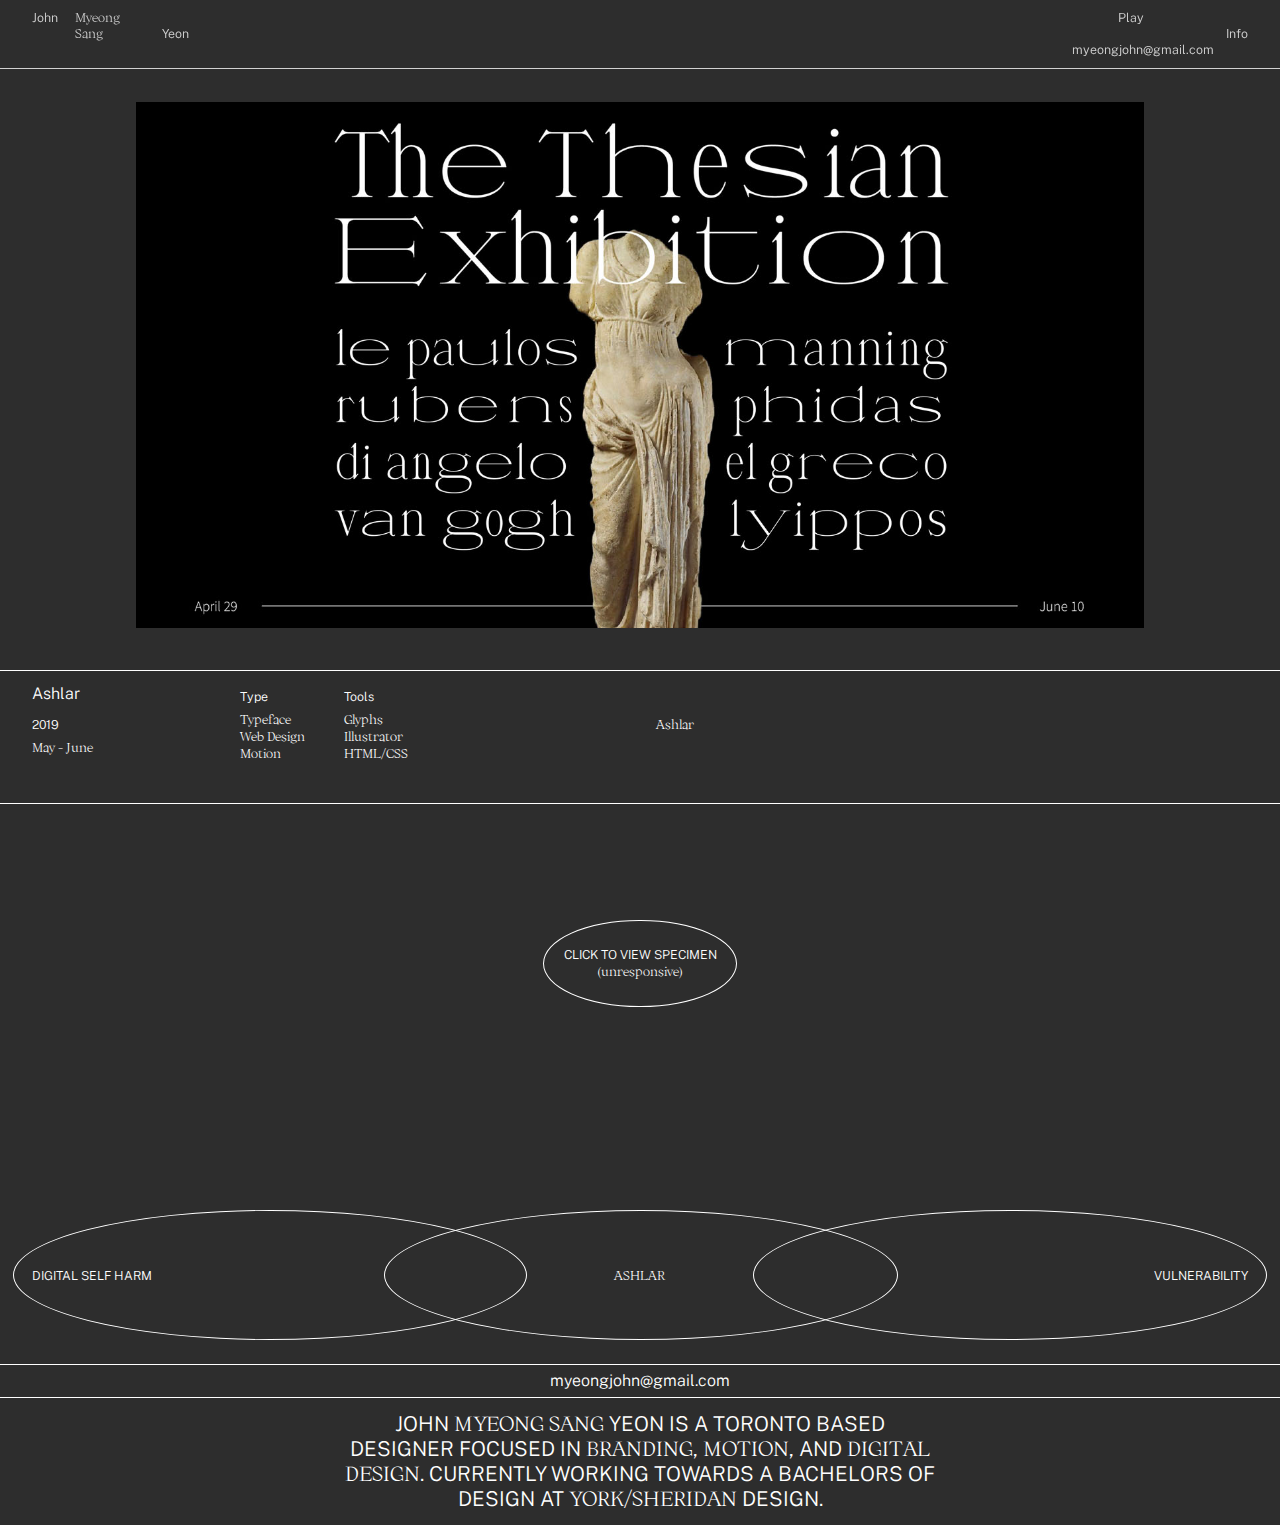
==== commit 99e7c4ae: "commit15" ====
--- a/ashlar.html
+++ b/ashlar.html
@@ -31,7 +31,7 @@
 <nav >
 <div class="container-fluid">
     <div class="row">
-    <div class="col-xs-5">
+    <div class="col-xs-5" id="nav1">
         <a href="index.html" class="row">
             <h3 class="col-xs-1">John</h3>
             <p class="col-xs-3 col-sm-2"> Myeong<br>Sang</p>
@@ -86,7 +86,7 @@
 <div class="assets">
 <div class="row">
     <div class="col-xs-12">
-        <a href="https://johnyeon.com/ashlar.github.io/">
+        <a href="https://johnyeon.com/ashlar.github.io/" target="_blank">
             <h3 class="ashlarlink">CLICK TO VIEW SPECIMEN<br><span class="ortspan">(unresponsive)</span></h3>
         </a>
     </div>
@@ -102,7 +102,7 @@
     
 <!--  FOOTER  -->  
 <footer>
-<div class="prefoot container-fluid">
+<div class="prefoot">
     <div class="row">
         <div class="col-xs-6 col-sm-4">
             <h3>
@@ -130,7 +130,11 @@
     <div class="centerftvn"></div>
     <div class="rightftvn"></div>
 </div>
-    
+<div class="ftemail">
+<a href="mailto:myeongjohn@gmail.com">
+    <h2 id="iemail">myeongjohn@gmail.com</h2>
+</a>
+</div>
 <div class="index2">
     <div class="container-fluid">
         <div class="row">
@@ -140,6 +144,6 @@
         </div>
     </div>
 </div>
-</footer>  
+</footer> 
 </body>
 </html>--- a/css/styles.css
+++ b/css/styles.css
@@ -36,22 +36,31 @@
     text-decoration: none;
     color: #fff;
 }
+a:hover,a h2:hover,a h4:hover, a h5:hover{
+    color: rgba(255,255,255,0.5);
+    transition: 0.3s;
+}
+#nav1 a:hover {
+    opacity: 0.5;
+    transition: 0.3s;
+}
 .ortspan {
     font-family: ortica, serif;
 }
 h1 {
     font-family: publicsans, sans-serif;
-    font-weight: 400;
+    font-weight: 100;
 }
 h2 {
     font-size: 1.250vw;
-    font-weight: 400;
+    font-weight: 100;
     font-family: publicsans, sans-serif;
     margin: 0
     
 }
 h3 {
     font-family: publicsans, sans-serif;
+    font-weight: 100;
 }
 h4 {
     font-size: 1.250vw;
@@ -59,6 +68,15 @@
     margin: 0 0 0.4vw 0;
     line-height: 1.8vw;
 }
+h5 {
+    font-size: 2vw;
+    margin: 0;
+    padding: 0;
+    font-family: publicsans, sans-serif;
+    font-weight: 100;
+}
+
+
 p{
     font-family: ortica, serif;
 }
@@ -103,8 +121,13 @@
 }
 .prefoot {
     position: relative;
-    top: 6.1vw;
+    top: 6.25vw;
     z-index: 99;
+    margin-left: auto;
+    margin-right: auto;
+    padding-left: 2rem;
+    padding-right: 2rem;
+    line-height: 0;
 }
 .prefoot_left{
     text-align: right;
@@ -146,6 +169,21 @@
     bottom: 0;
     border-top: 0.5px solid #fff;
 }
+.ftemail {
+    position: relative;
+    top: 12vw;
+}
+.ftemail h2 {
+    border-top: 1px #fff solid;
+    padding: 0.5vw;
+    text-align: center;
+}
+
+.simplefooter {
+    margin-top: 5vw;
+}
+.simplefooter .index2, .simplefooter .ftemail {
+top: 0}
 /*-- FOOTER END --------------------------------------*/
 
 /*-------------------------------------- index --------------------------------------*/
@@ -206,32 +244,103 @@
 
 /*-- info --------------------------------------*/
 
-.blankright {
+.infovenn {
+    margin-top: 1vw;
+    height: auto;
+}
+.infovenn1,.infovenn2 {
+    text-align: center;
+    padding: 24vw 0;
+    width: 50vw;
+    border-radius: 50%;
+    border: 1px solid #fff;
     position: absolute;
-    top: 0;
+    overflow: hidden;
+}
+.infovenn1 {
+    left: 1vw;
+}
+.infovenn2 {
     right: 1vw;
 }
-.venn1, .venn2 {
-    text-anchor: middle;
-    fill: #fff;
-}
-.venn1 {
-    font-size: 0.972vw;
-}
-.venn2 {
-    font-size: 2.933vw;
-    display: none;
-}
-.blanktop, .blankbottom {
-    margin-top: 1vh;
-    overflow: visible;
-}
-.blankbottom {
-    position: absolute;
-    top: 35vw;
-}
+.infovenn1 p {
+    margin-bottom: 0;
+}
+.infovenn2 h3{
+    margin-bottom: 0;
+}
+.itext1:before {
+    content: "based in Toronto, Canada";
+    animation: itxt1 10s infinite;
+}
+@keyframes itxt1 {
+    0% {content: "based in Toronto, Canada"; color: #fff;}
+    12.5% {content: "based in Toronto, Canada"; color: #fff;}
+    16.65% {color: #2d2d2d;}
+    20.8% {content: "focused in Branding"; color: #fff;}
+    45.8% {content: "focused in Branding"; color: #fff;}
+    49.95% {color: #2d2d2d;}
+    54.1% {content: "that appreciates the classics"; color: #fff;}
+    79.1% {content: "that appreciates the classics"; color: #fff;}
+    83.25% {color: #2d2d2d;}
+    87.4% {content: "based in Toronto, Canada"; color: #fff;}
+    100% {color: "based in Toronto, Canada"; color: #fff;}
+}
+
+.itext2:before {
+    content: "from Seoul, South Korea";
+    animation: itxt2 10s infinite;
+}
+@keyframes itxt2 {
+    0% {content: "from Seoul, South Korea"; color: #fff;}
+    12.5% {content: "from Seoul, South Korea"; color: #fff;}
+    16.65% {color: #2d2d2d;}
+    20.8% {content: "adept in Digital Design"; color: #fff;}
+    45.8% {content: "adept in Digital Design"; color: #fff;}
+    49.95% {color: #2d2d2d;}
+    54.1% {content: "that strives for innovation and improvisation"; color: #fff;}
+    79.1% {content: "that strives for innovation and improvisation"; color: #fff;}
+    83.25% {color: #2d2d2d;}
+    87.4% {content: "from Seoul, South Korea"; color: #fff;}
+    100% {color: "from Seoul, South Korea"; color: #fff;}
+}
+
+.infoassets {
+    padding-top: 55vw;
+}
+.infoassets p, .infoassets h3 {
+    margin-bottom: 0;
+}
+#ibrac, #ip {
+    float: left;
+}
+#ibrac {
+    font-size: 2.3vw;
+}
+#ip {
+    padding-left: 0.5vw;
+    padding-right: 0.5vw;
+    margin-bottom: 0;
+}
+.infoassets div {
+    margin-bottom: 1vw;
+}
+#info2 {
+    margin-top: 5vw;
+}
+/*--
+.funfact {
+    margin-top: 8vw;
+}
+.funfact h4 {
+    margin-bottom: 4vw;
+} --*/
+
 /*-- info END--------------------------------------*/
-
+/*-- PLAAAAAAAAAY --------------------------------------*/
+.plstf {
+    margin-top: 8vw;
+}
 
 
 
@@ -257,12 +366,13 @@
     margin: 0.4vw 0 0 0;
 }
 .assets {
+    margin-right: auto;
+    margin-left: auto;
     padding-left: 2rem;
     padding-right: 2rem;
+    max-width: 2000px
 }
 .assets div {
-    max-width: 2000px;
-    margin: auto;
     margin-bottom: 4vw;
 }
 .spacer {
@@ -305,7 +415,7 @@
    display: none; 
 }
 #dshimg {
-    margin-top: 6vw;
+    margin-top: 0vw;
 }
 #dshimg h3 {
     margin-top: 1vw;
@@ -334,15 +444,19 @@
 #maskimg {
     margin-bottom: 0.5vw;
 }
-#maskintro {
-    margin-bottom: 6vw;
+.maskintrosm {
+    display: none;
+}
+#maskintro h2 {
+    margin-top: 0.18vw;
 }
 #maskintro h4 {
-    margin-top: 0.7vw;
-    padding-left: 2.5vw;
-}
-
-
+    padding-left: 2vw;
+}
+
+#maskintro h2, #maskintro h4 {
+    display: inline;
+}
 
 
 
@@ -352,8 +466,14 @@
 /* ---------------------- Phone ---------------------- */
 @media screen and (min-width: 0) and (max-width:500px){
 /* -- main things -- */
+    /*-- 
     h2 {font-size: 3.733vw;}
-    h3, p, nav h3, nav p, h4 {font-size: 2.933vw; line-height: 3.467vw;}
+    h3, p, nav h3, nav p, h4 {font-size: 2.933vw; line-height: 3.467vw;} --*/
+    
+    h2, h4 {font-size: 4.4vw; line-height: 5.7vw;}
+    h3, p, nav h3, nav p{font-size: 3.1vw; line-height: 4.2vw;} 
+    h5 {font-size: 6vw;        
+    }
     .assets {
         padding-left: 1rem;
         padding-right: 1rem;
@@ -380,21 +500,54 @@
         display: none;
     }
     .prefoot {
-        top: 10vw;
+        top: 10.6vw;
+        padding-left: 1rem;
+        padding-right: 1rem;
+        line-height: 0;
     }
     .index2 h1 {
         font-size: 2.6vw;
     }
     .index2 {
         top: 20vw;}
+    .ftemail {
+        top: 20vw;
+    }
+    .ftemail h2{
+        padding: 1vw;    
+    }
+
 
 /*-- INFO --*/
-    .venn2 {
-        display: inherit;
-    }
-    .venn1 {
-        display: none;
-    }
+    .infovenn {
+        width: 100vw;
+        overflow-x: hidden;
+        margin: auto 0;
+    }
+    .infovenn1, .infovenn2 {
+        padding: 20vw 0;
+        width: 50vw;
+        margin-top: 20vw;
+        height:10vw;
+    }
+    .infovenn p, .infovenn h3 {
+        width: 40vw;
+        margin: auto;
+    }
+    .infoassets {
+        padding-top: 80vw;
+    }
+    #ibrac {
+    font-size: 7vw;
+    }
+    #info2 div {
+        margin-top: 5vw;
+    }
+
+/* -- Play  -- */
+.plstf {
+    margin-top: 20vw;
+}    
 /* -- Case studies -- */
     .blb {
         padding: 5vw 0 10vw 0;
@@ -403,17 +556,19 @@
         padding-bottom: 4vw;
     }
     .assets div {
-        padding: 0;
+        padding: 0.25rem;
     }
     .assets p{
         padding-right: 2.5vw;
     }
 /*-- SABF --*/
-    .SABF_head,.DSH_head,.ASHLAR_head {height: 50vw; margin-top: 20vw; padding: 0;
+    .SABF_head,.DSH_head,.ASHLAR_head {
+        margin-top: 22vw; padding: 0;
 }
 /*-- DSH --*/
     .deski {display: none;}
-    .mobi {display: inherit;}
+    .mobi {display: inherit;
+    margin-bottom: 2vw;}
     #dshvid {
         margin-top: 5vw;
     }
@@ -421,6 +576,11 @@
         display: none;}
     #dshflowsm {
         display: inherit;
+        margin-bottom: 4vw;
+        height: inherit;
+    }
+    #dshp {
+        margin-top: 2vw;
     }
 /*-- ASHLAR --*/
     .ashlarlink,.dshlink {
@@ -428,7 +588,22 @@
         padding-top: 3.5vw;
     }
 /*-- MASK --*/
-
+    .maskintrosm {
+        background-image: url(../images/MASK/cut1.png);
+        background-position: center;
+        background-repeat: no-repeat;
+        background-size: cover;
+        width: 100%;
+        height: 40vw;
+        display: inherit;
+        margin-bottom: 2vh;
+    }
+    .maskintrolg {
+        display: none;
+    }
+    #maskintro h2 {
+    margin-top: 0;
+    }
     
     
     
@@ -446,6 +621,8 @@
     .prefoot_center {
         display: none;
     }
+    
+    
     .dshpng {display: none;}
 }
 
@@ -457,6 +634,8 @@
     .index1 h1 {font-size: 1.45vw;}
     .project1, .project2, .project3, .project4 {padding: 3vh 0;}
     .project4 {margin-bottom: 15vh;}
+    
+    
     .dshpng {display: none;}
 
 }
@@ -467,5 +646,9 @@
     background-color: black;
     height: 29vw;
     }
-}
-    
+    .assets {
+        
+    }
+}
+    
+    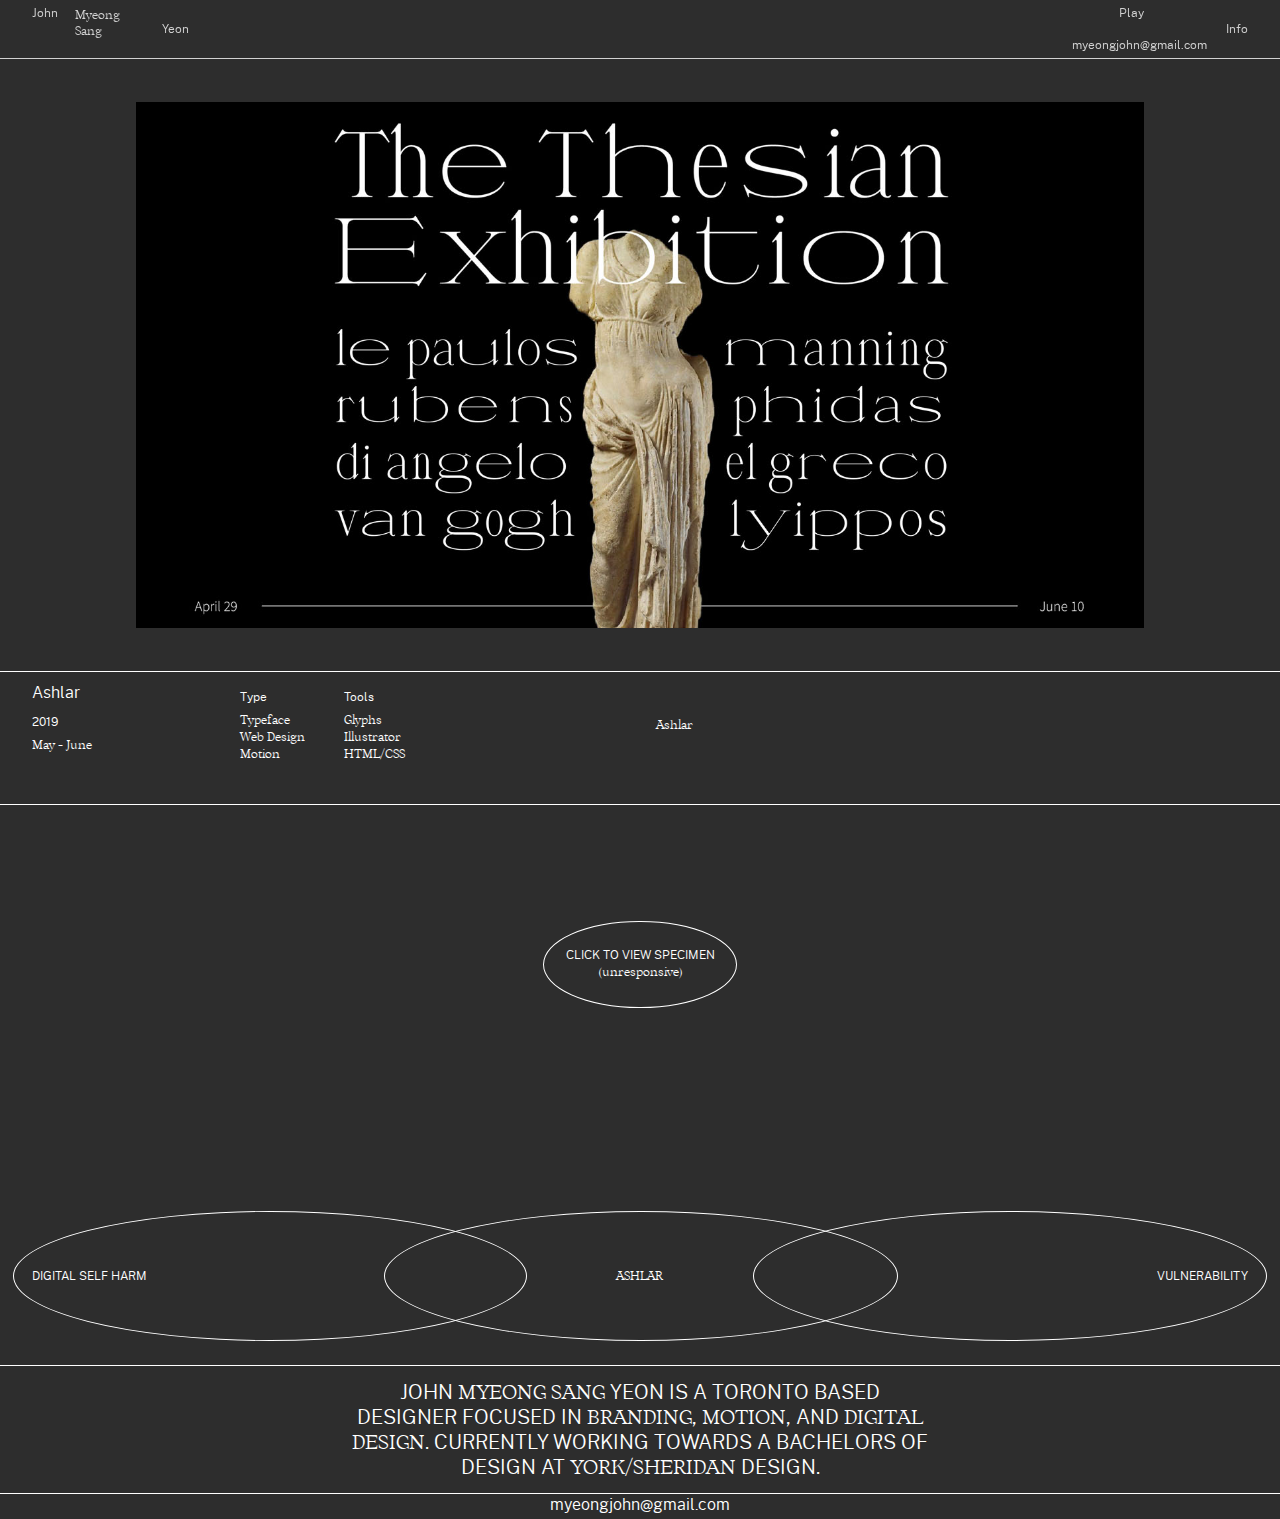
==== commit 5d83cce8: "commit26" ====
--- a/ashlar.html
+++ b/ashlar.html
@@ -130,11 +130,6 @@
     <div class="centerftvn"></div>
     <div class="rightftvn"></div>
 </div>
-<div class="ftemail">
-<a href="mailto:myeongjohn@gmail.com">
-    <h2 id="iemail">myeongjohn@gmail.com</h2>
-</a>
-</div>
 <div class="index2">
     <div class="container-fluid">
         <div class="row">
@@ -144,6 +139,11 @@
         </div>
     </div>
 </div>
+<div class="ftemail">
+<a href="mailto:myeongjohn@gmail.com">
+    <h2 id="iemail">myeongjohn@gmail.com</h2>
+</a>
+</div>
 </footer> 
 </body>
 </html>--- a/css/styles.css
+++ b/css/styles.css
@@ -2,18 +2,20 @@
 /*-- fonts --------------------------------------*/
 @font-face {
     font-family: "ortica";
-    src: url(../fonts/Ortica-Light.otf)
+    src: url(../fonts/ortica-light-webfont.woff);
+    font-weight: 100;
+    font-style: 100;
 }
 @font-face {
     font-family: "publicsans";
-    src: url(../fonts/PublicSans-Light.otf);
-    font-weight: normal;
-    font-style: normal;
+    src: url(../fonts/publicsans-light-webfont.woff);
+    font-weight: 100;
+    font-style: 100;
 }
 @font-face{
     font-family: "publicsans";
-    src: url(../fonts/PublicSans-Lightitalic.otf);
-    font-weight: normal;
+    src: url(../fonts/publicsans-light-webfont.woff);
+    font-weight: 100;
     font-style: italic;
 }
 /*-- fonts END --------------------------------------*/
@@ -60,13 +62,14 @@
 }
 h3 {
     font-family: publicsans, sans-serif;
-    font-weight: 100;
+    font-weight: normal;
 }
 h4 {
     font-size: 1.250vw;
     font-family: ortica, serif;
     margin: 0 0 0.4vw 0;
     line-height: 1.8vw;
+    font-weight: 100;
 }
 h5 {
     font-size: 2vw;
@@ -79,10 +82,11 @@
 
 p{
     font-family: ortica, serif;
+    font-weight: 100;
 }
 h3, p {
     font-size: 0.972vw;
-    font-weight: 400;
+    font-weight: 100;
     line-height: 1.35vw;
     margin: 0 0 0.5vw 0;
 }
@@ -93,21 +97,26 @@
 
 /*-- navigation --------------------------------------*/
 nav {
-    padding-top: 10px;
+    padding-top: 5px;
+    padding-bottom: 5px;
     position: fixed;
     mix-blend-mode: exclusion;
     border-bottom: 0.5px solid #fff;
-    padding-bottom: 10px;
     width: 100%;
     top: 0;
     z-index: 9999;
+    color: #fff;
 }
 nav h3, nav p {
     font-size: 0.972vw;
     line-height: 1.250vw;
     z-index: 9999;
     color: #fff;
+    padding: 0;
     margin: 0;
+}
+nav p{
+    margin-top: 0.15vw;
 }
 .info {
     text-align: right;
@@ -174,8 +183,9 @@
     top: 12vw;
 }
 .ftemail h2 {
-    border-top: 1px #fff solid;
-    padding: 0.5vw;
+    border-top: 0.5px #fff solid;
+    padding-bottom: 0.5vw;
+    padding-top: 0.2vw;
     text-align: center;
 }
 
@@ -206,6 +216,11 @@
 }
 
 
+/*-- NAV --*/
+
+
+
+
 /*-- Projects --------------------------------------*/
 .project1, .project2, .project3, .project4 {
     padding: 5vh 0 20vh 0;
@@ -250,10 +265,11 @@
 }
 .infovenn1,.infovenn2 {
     text-align: center;
-    padding: 24vw 0;
+    padding-top: 24.6vw;
+    padding-bottom: 22vw;
     width: 50vw;
     border-radius: 50%;
-    border: 1px solid #fff;
+    border: 0.5px solid #fff;
     position: absolute;
     overflow: hidden;
 }
@@ -269,41 +285,76 @@
 .infovenn2 h3{
     margin-bottom: 0;
 }
-.itext1:before {
-    content: "based in Toronto, Canada";
-    animation: itxt1 10s infinite;
-}
-@keyframes itxt1 {
-    0% {content: "based in Toronto, Canada"; color: #fff;}
-    12.5% {content: "based in Toronto, Canada"; color: #fff;}
-    16.65% {color: #2d2d2d;}
-    20.8% {content: "focused in Branding"; color: #fff;}
-    45.8% {content: "focused in Branding"; color: #fff;}
-    49.95% {color: #2d2d2d;}
-    54.1% {content: "that appreciates the classics"; color: #fff;}
-    79.1% {content: "that appreciates the classics"; color: #fff;}
-    83.25% {color: #2d2d2d;}
-    87.4% {content: "based in Toronto, Canada"; color: #fff;}
-    100% {color: "based in Toronto, Canada"; color: #fff;}
-}
-
-.itext2:before {
-    content: "from Seoul, South Korea";
-    animation: itxt2 10s infinite;
-}
-@keyframes itxt2 {
-    0% {content: "from Seoul, South Korea"; color: #fff;}
-    12.5% {content: "from Seoul, South Korea"; color: #fff;}
-    16.65% {color: #2d2d2d;}
-    20.8% {content: "adept in Digital Design"; color: #fff;}
-    45.8% {content: "adept in Digital Design"; color: #fff;}
-    49.95% {color: #2d2d2d;}
-    54.1% {content: "that strives for innovation and improvisation"; color: #fff;}
-    79.1% {content: "that strives for innovation and improvisation"; color: #fff;}
-    83.25% {color: #2d2d2d;}
-    87.4% {content: "from Seoul, South Korea"; color: #fff;}
-    100% {color: "from Seoul, South Korea"; color: #fff;}
-}
+
+
+.infovenn1 p:nth-child(2), .infovenn1 p:nth-child(3), .infovenn1 p:nth-child(4), .infovenn2 h3:nth-child(2),.infovenn2 h3:nth-child(3),.infovenn2 h3:nth-child(4) {
+    position: relative;
+    -webkit-animation: infotxt 12.5s infinite;
+    -moz-animation: infotxt 12.5s infinite;
+    -ms-animation: infotxt 12.5s infinite;
+    -o-animation: infotxt 12.5s infinite;
+    animation: infotxt 12.5s infinite;
+    opacity: 0;
+}
+.infovenn2 h3:nth-child(3),.infovenn1 p:nth-child(3) {
+    top: -1.3vw;
+    -webkit-animation-delay: 4.5s;
+    -moz-animation-delay: 4.5s;
+    -ms-animation-delay: 4.5s;
+    -o-animation-delay: 4.5s;
+    animation-delay: 4.5s;
+}
+.infovenn2 h3:nth-child(4),.infovenn1 p:nth-child(4) {
+    top: -2.6vw;
+    -webkit-animation-delay: 8.5s;
+    -moz-animation-delay: 8.5s;
+    -ms-animation-delay: 8.5s;
+    -o-animation-delay: 8.5s;
+    animation-delay: 8.5s;
+}
+
+@keyframes infotxt {
+    0% {opacity: 0;}
+    4.15% {opacity: 1}
+    29.15% {opacity: 1}
+    37.45% {opacity: 0}
+    100% {opacity: 0;}
+    
+}
+@-webkit-keyframes infotxt {
+    0% {opacity: 0;}
+    4.15% {opacity: 1}
+    29.15% {opacity: 1}
+    37.45% {opacity: 0}
+    100% {opacity: 0;}
+    
+}
+@-moz-keyframes infotxt {
+    0% {opacity: 0;}
+    4.15% {opacity: 1}
+    29.15% {opacity: 1}
+    37.45% {opacity: 0}
+    100% {opacity: 0;}
+    
+}
+@-ms-keyframes infotxt {
+    0% {opacity: 0;}
+    4.15% {opacity: 1}
+    29.15% {opacity: 1}
+    37.45% {opacity: 0}
+    100% {opacity: 0;}
+    
+}
+@-o-keyframes infotxt {
+    0% {opacity: 0;}
+    4.15% {opacity: 1}
+    29.15% {opacity: 1}
+    37.45% {opacity: 0}
+    100% {opacity: 0;}
+    
+}
+
+
 
 .infoassets {
     padding-top: 55vw;
@@ -321,6 +372,7 @@
     padding-left: 0.5vw;
     padding-right: 0.5vw;
     margin-bottom: 0;
+    margin-top: 0.4vw;
 }
 .infoassets div {
     margin-bottom: 1vw;
@@ -472,12 +524,15 @@
     
     h2, h4 {font-size: 4.4vw; line-height: 5.7vw;}
     h3, p, nav h3, nav p{font-size: 3.1vw; line-height: 4.2vw;} 
-    h5 {font-size: 6vw;        
-    }
+    h5 {font-size: 6vw;}
+    nav h3 {line-height: inherit}
     .assets {
         padding-left: 1rem;
         padding-right: 1rem;
     }
+    nav p{
+    margin-top: 0.68vw;
+}
 /* -- index -- */
     .index1 h1 {font-size: 2.6vw;}
     .index1 br {display: none;}
@@ -525,17 +580,27 @@
         margin: auto 0;
     }
     .infovenn1, .infovenn2 {
-        padding: 20vw 0;
+        padding-top: 20vw;
+        padding-bottom: 11.6vw;
         width: 50vw;
         margin-top: 20vw;
-        height:10vw;
+    }
+    .infovenn1 {
+        padding-bottom: 15.8vw;
     }
     .infovenn p, .infovenn h3 {
         width: 40vw;
         margin: auto;
+        margin-bottom: 0;
+    }
+    .infovenn2 h3:nth-child(3),.infovenn1 p:nth-child(3) {
+        top: -4.2vw;
+    }
+    .infovenn2 h3:nth-child(4),.infovenn1 p:nth-child(4) {
+        top: -8.4vw;
     }
     .infoassets {
-        padding-top: 80vw;
+        padding-top: 85vw;
     }
     #ibrac {
     font-size: 7vw;
@@ -543,7 +608,9 @@
     #info2 div {
         margin-top: 5vw;
     }
-
+    #ip {
+        margin-top: 1.2vw;
+    }
 /* -- Play  -- */
 .plstf {
     margin-top: 20vw;
@@ -575,9 +642,8 @@
     #dshflow {
         display: none;}
     #dshflowsm {
-        display: inherit;
+        display: block;
         margin-bottom: 4vw;
-        height: inherit;
     }
     #dshp {
         margin-top: 2vw;
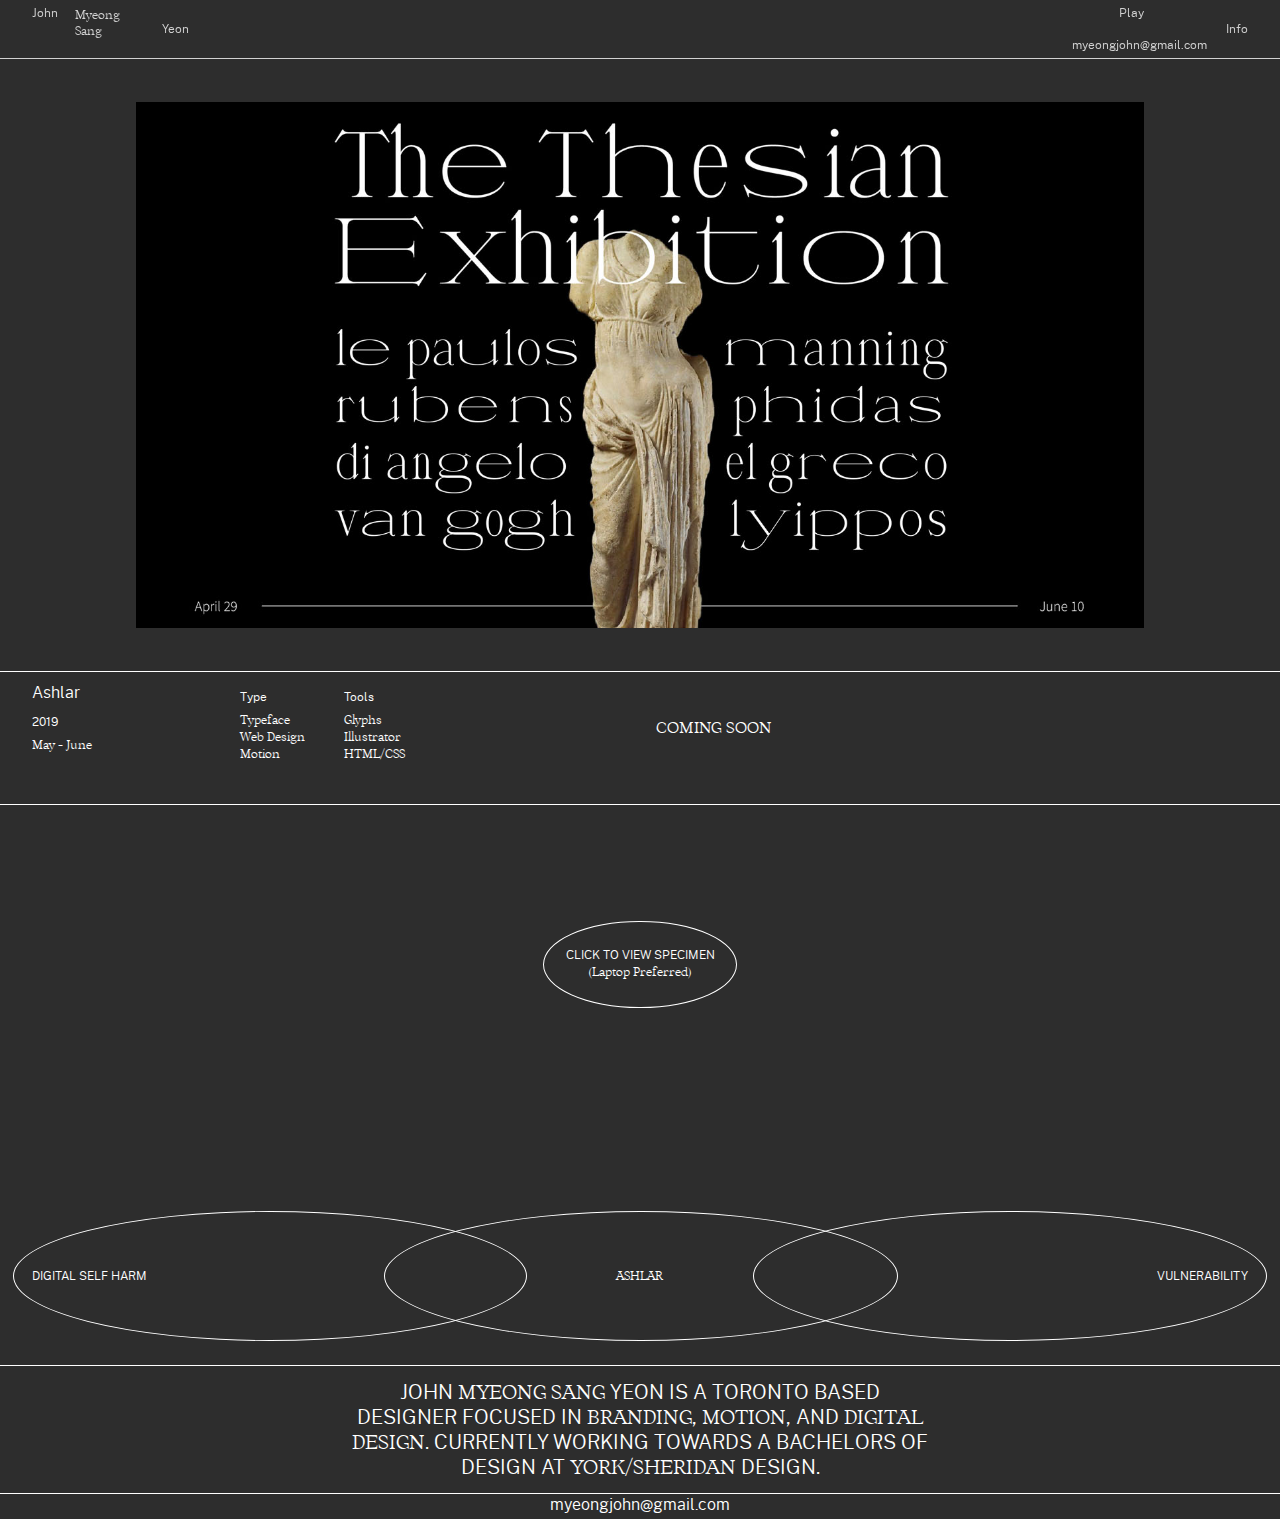
==== commit 3125c8fc: "commit27" ====
--- a/ashlar.html
+++ b/ashlar.html
@@ -38,7 +38,7 @@
             <h3 class="col-xs"><br>Yeon</h3>
         </a>
     </div>
-    <div class="col-xs-offset-1 col-xs-4 col-md-offset-5 col-md-1">
+    <div class="col-xs-5 col-sm-offset-5 col-sm-1">
         <h3 class="info">
             <a href="play.html">Play</a>
         </h3>
@@ -46,7 +46,7 @@
             <a href="mailto:myeongjohn@gmail.com"><br>myeongjohn@gmail.com</a>
         </h3>
     </div>
-    <div class="col-xs-2 col-md-1">
+    <div class="col-xs-2 col-sm-1">
         <h3 class="info">
             <a href="info.html"><br>Info</a>
         </h3>
@@ -78,7 +78,7 @@
             <p id="ctr_txt">Glyphs<br>Illustrator<br>HTML/CSS</p>
         </div>
         <div class="col-xs-offset-1 col-xs-11 col-sm-offset-2 col-sm-6">
-            <p class="introtxt">Ashlar</p>
+            <h4 class="introtxt">COMING SOON</h4>
         </div>
     </div>
 </div>
@@ -87,7 +87,7 @@
 <div class="row">
     <div class="col-xs-12">
         <a href="https://johnyeon.com/ashlar.github.io/" target="_blank">
-            <h3 class="ashlarlink">CLICK TO VIEW SPECIMEN<br><span class="ortspan">(unresponsive)</span></h3>
+            <h3 class="ashlarlink">CLICK TO VIEW SPECIMEN<br><span class="ortspan">(Laptop Preferred)</span></h3>
         </a>
     </div>
 </div>
--- a/css/styles.css
+++ b/css/styles.css
@@ -152,7 +152,7 @@
     height: 10vw;
     width: 40vw;
     border-radius: 50%;
-    border: 1px solid #fff;
+    border: 0.5px solid #fff;
     position: absolute;
     overflow: hidden;
     margin-bottom: 3vw;
@@ -207,6 +207,7 @@
     bottom: 0;
     border-top: 0.5px solid #fff;
 }
+
 /*-- index END --------------------------------------*/
 
 
@@ -289,28 +290,28 @@
 
 .infovenn1 p:nth-child(2), .infovenn1 p:nth-child(3), .infovenn1 p:nth-child(4), .infovenn2 h3:nth-child(2),.infovenn2 h3:nth-child(3),.infovenn2 h3:nth-child(4) {
     position: relative;
-    -webkit-animation: infotxt 12.5s infinite;
-    -moz-animation: infotxt 12.5s infinite;
-    -ms-animation: infotxt 12.5s infinite;
-    -o-animation: infotxt 12.5s infinite;
-    animation: infotxt 12.5s infinite;
+    -webkit-animation: infotxt 9s infinite;
+    -moz-animation: infotxt 9s infinite;
+    -ms-animation: infotxt 9s infinite;
+    -o-animation: infotxt 9s infinite;
+    animation: infotxt 9s infinite;
     opacity: 0;
 }
 .infovenn2 h3:nth-child(3),.infovenn1 p:nth-child(3) {
     top: -1.3vw;
-    -webkit-animation-delay: 4.5s;
-    -moz-animation-delay: 4.5s;
-    -ms-animation-delay: 4.5s;
-    -o-animation-delay: 4.5s;
-    animation-delay: 4.5s;
+    -webkit-animation-delay: 3s;
+    -moz-animation-delay: 3s;
+    -ms-animation-delay: 3s;
+    -o-animation-delay: 3s;
+    animation-delay: 3s;
 }
 .infovenn2 h3:nth-child(4),.infovenn1 p:nth-child(4) {
     top: -2.6vw;
-    -webkit-animation-delay: 8.5s;
-    -moz-animation-delay: 8.5s;
-    -ms-animation-delay: 8.5s;
-    -o-animation-delay: 8.5s;
-    animation-delay: 8.5s;
+    -webkit-animation-delay: 6s;
+    -moz-animation-delay: 6s;
+    -ms-animation-delay: 6s;
+    -o-animation-delay: 6s;
+    animation-delay: 6s;
 }
 
 @keyframes infotxt {
@@ -405,8 +406,8 @@
     height: auto;
     margin: 3vw 0 3vw 0;
     padding: 1vw 0;
-    border-top: solid #fff 1px;
-    border-bottom: solid #fff 1px;
+    border-top: solid #fff 0.5px;
+    border-bottom: solid #fff 0.5px;
 }
 .blb div h2 {
     margin: 0 0 1vw 0 ;
@@ -427,12 +428,13 @@
 .assets div {
     margin-bottom: 4vw;
 }
+/*-- 
 .spacer {
     height: auto;
     width: 100%;
     border-radius: 50%;
-    border: solid 1px #fff;
-}
+    border: solid 0.5px #fff;
+} --*/
 .introtxt {
     margin: 2.50vw 0 1.75vw 0;
 }
@@ -453,7 +455,7 @@
 }
 /*-- ASHLAR --------------------------------------*/
 .ashlarlink,.dshlink {
-    border: 1px solid #fff;
+    border: 0.5px solid #fff;
     border-radius: 50%;
     width: 15vw;
     padding-top: 2vw;
@@ -481,7 +483,12 @@
 #dshp{
     padding-left: 2.5vw;
 }
-
+#dsh2,#dsh3 {
+    margin-top: 5vw;
+}
+#dsh3 {
+    padding-bottom: 1vw;
+}
 /*-- MASK --------------------------------------*/
 #maskh2, #maskh2last {
     text-align: center;
@@ -498,16 +505,6 @@
 }
 .maskintrosm {
     display: none;
-}
-#maskintro h2 {
-    margin-top: 0.18vw;
-}
-#maskintro h4 {
-    padding-left: 2vw;
-}
-
-#maskintro h2, #maskintro h4 {
-    display: inline;
 }
 
 
@@ -530,9 +527,7 @@
         padding-left: 1rem;
         padding-right: 1rem;
     }
-    nav p{
-    margin-top: 0.68vw;
-}
+    nav p{margin-top: 0.68vw;}
 /* -- index -- */
     .index1 h1 {font-size: 2.6vw;}
     .index1 br {display: none;}
@@ -584,9 +579,7 @@
         padding-bottom: 11.6vw;
         width: 50vw;
         margin-top: 20vw;
-    }
-    .infovenn1 {
-        padding-bottom: 15.8vw;
+        height: 18vw;
     }
     .infovenn p, .infovenn h3 {
         width: 40vw;
@@ -597,7 +590,7 @@
         top: -4.2vw;
     }
     .infovenn2 h3:nth-child(4),.infovenn1 p:nth-child(4) {
-        top: -8.4vw;
+        top: -8vw;
     }
     .infoassets {
         padding-top: 85vw;
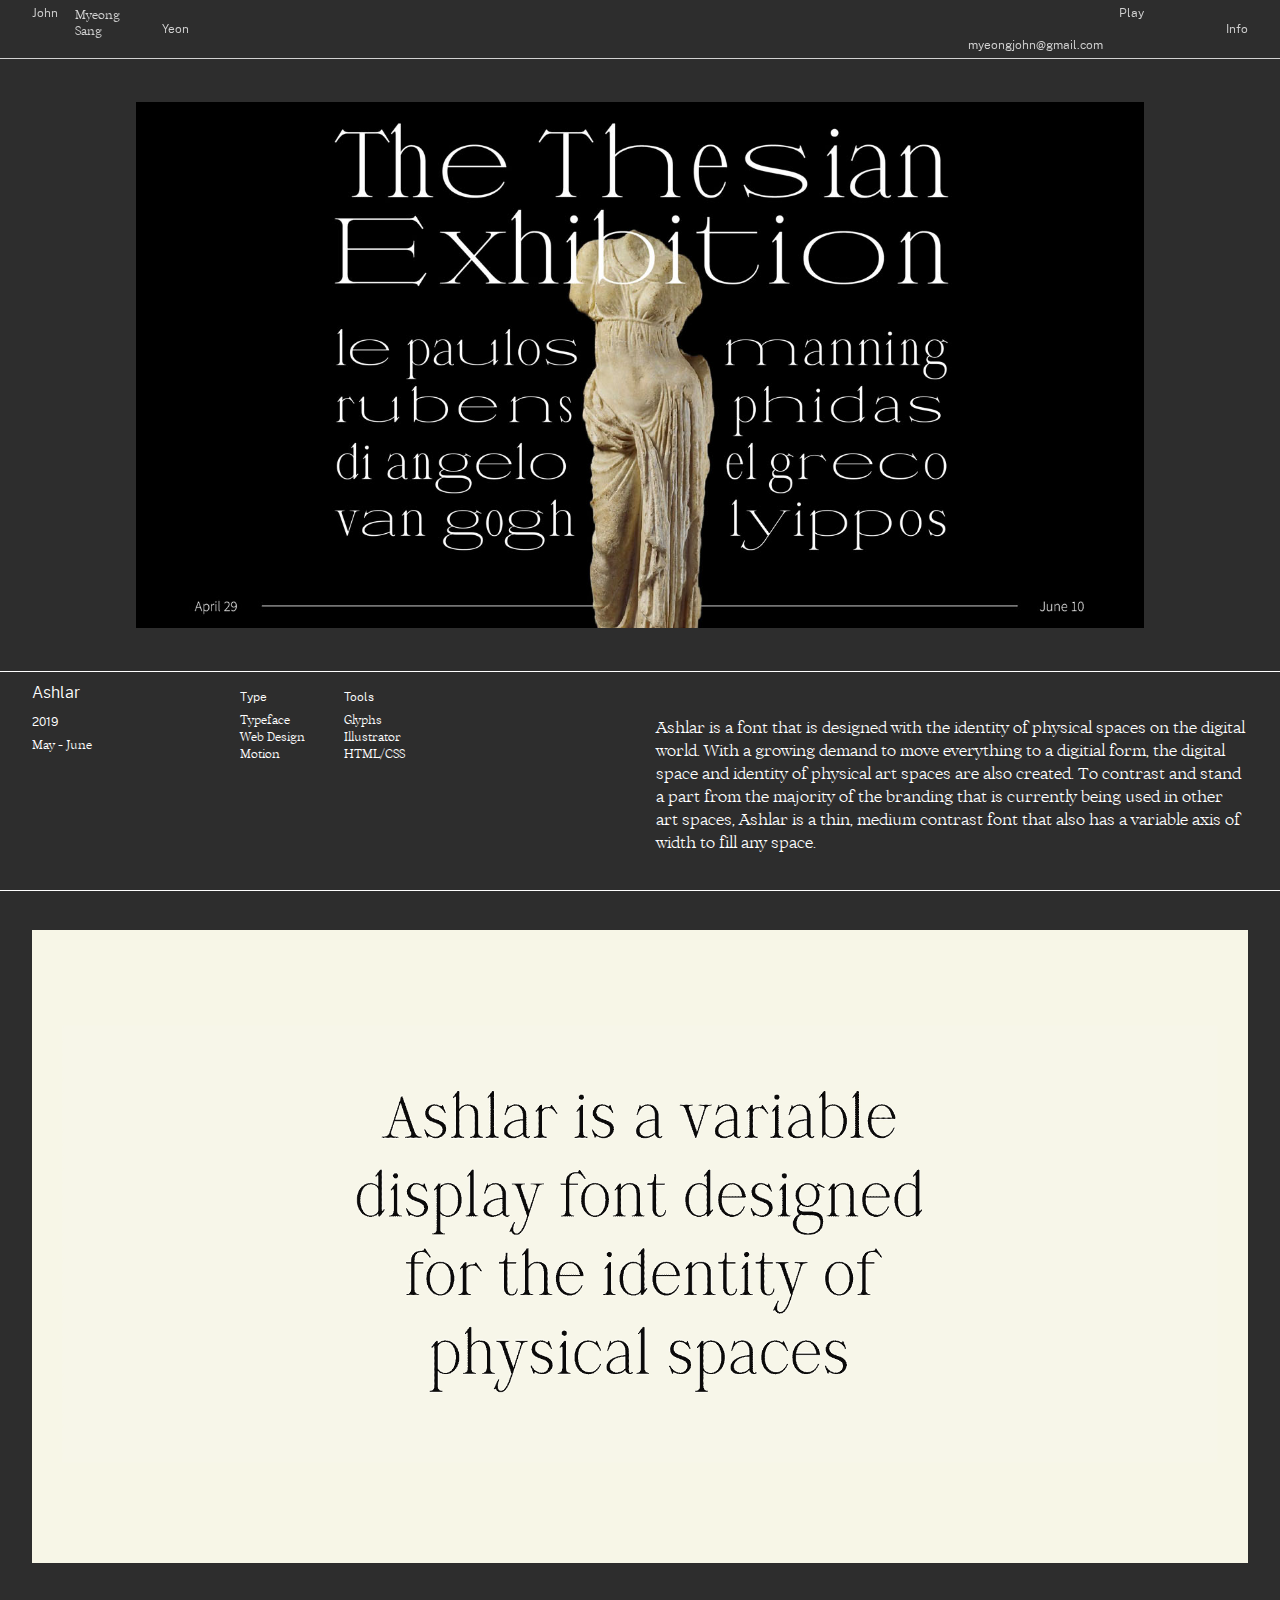
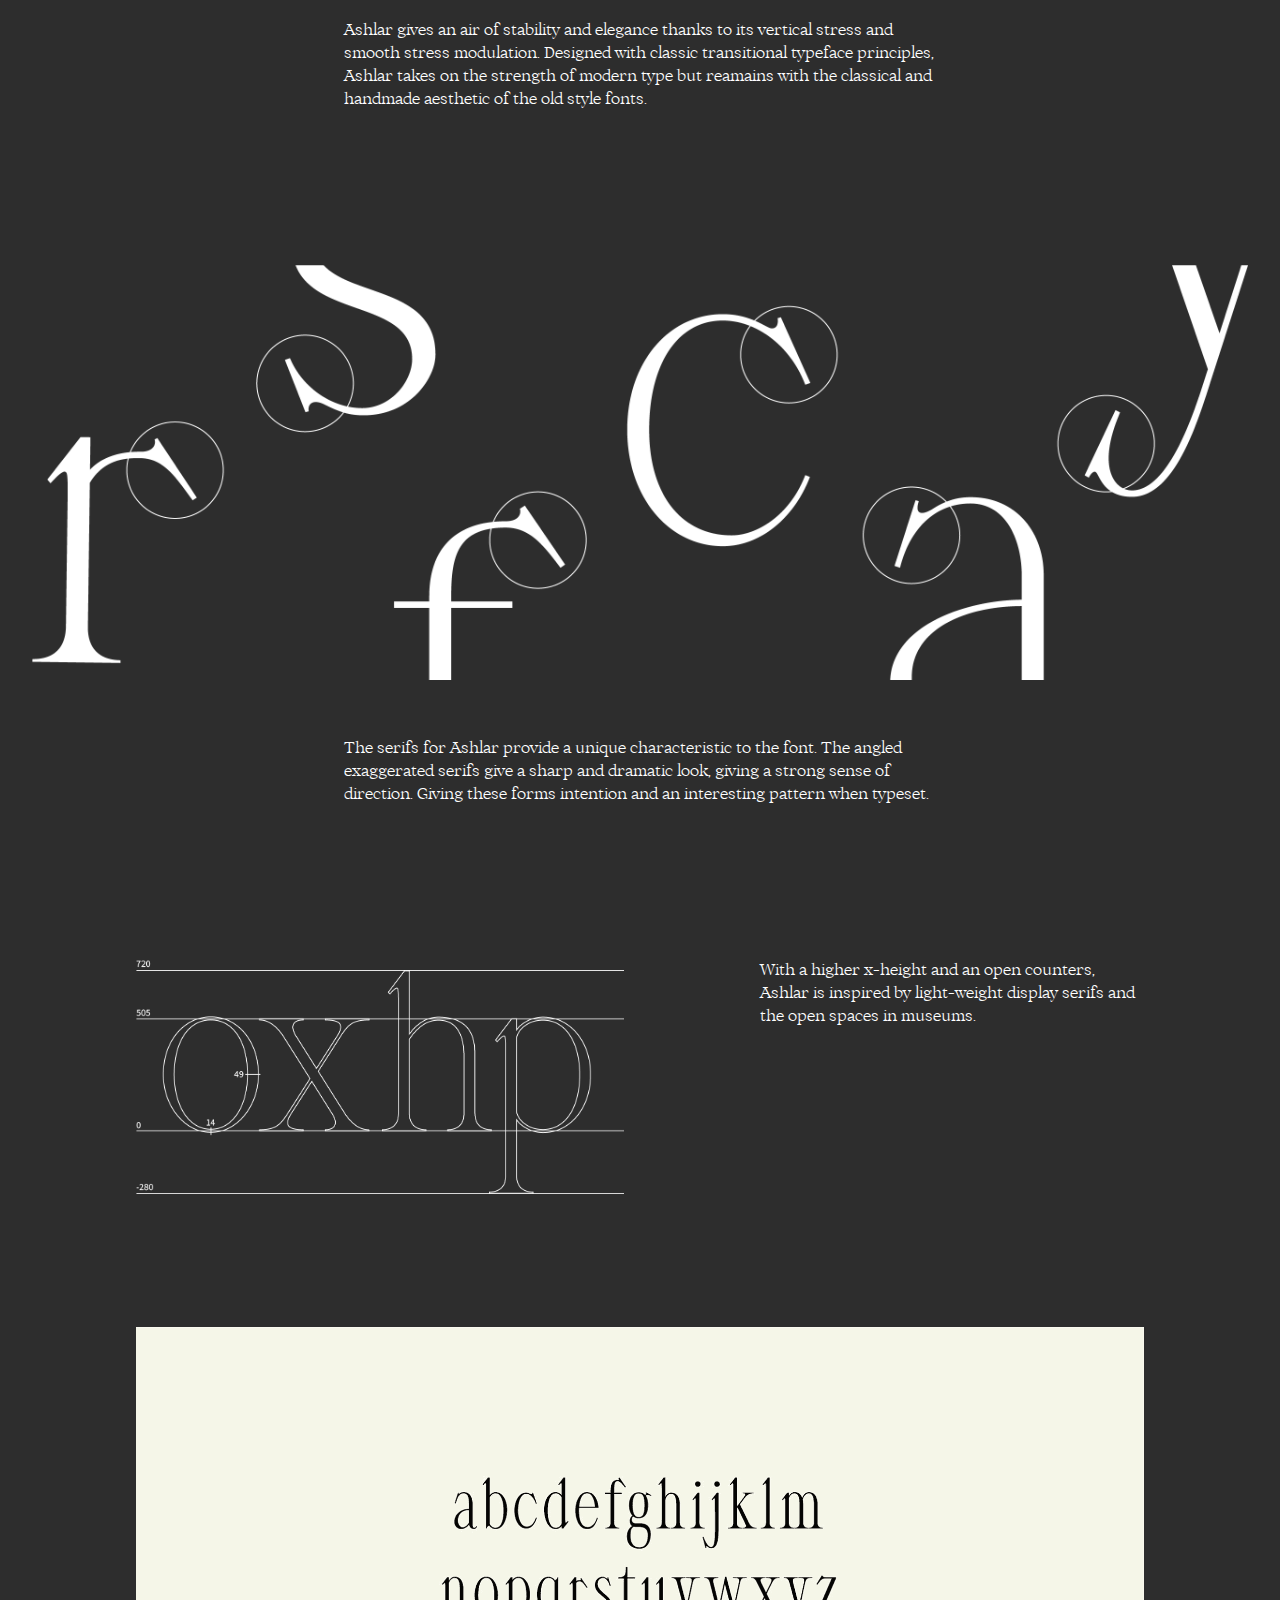
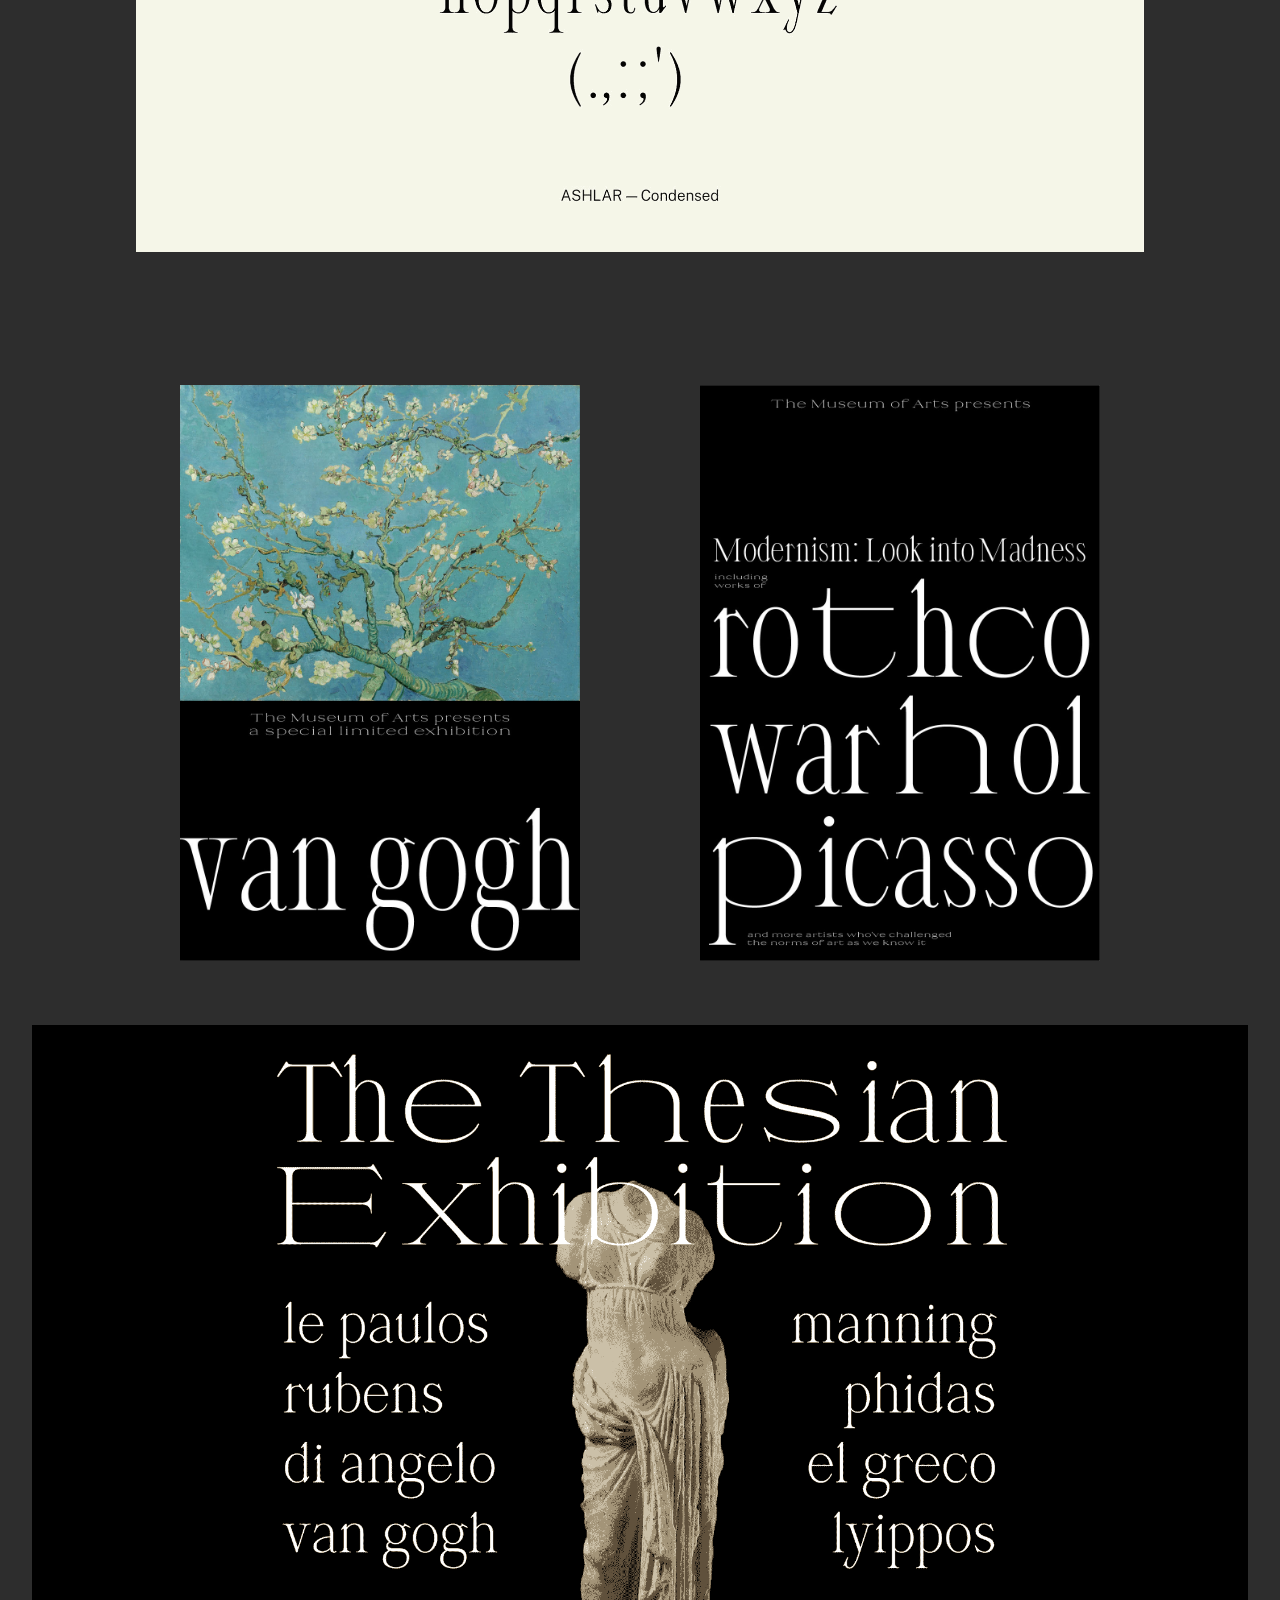
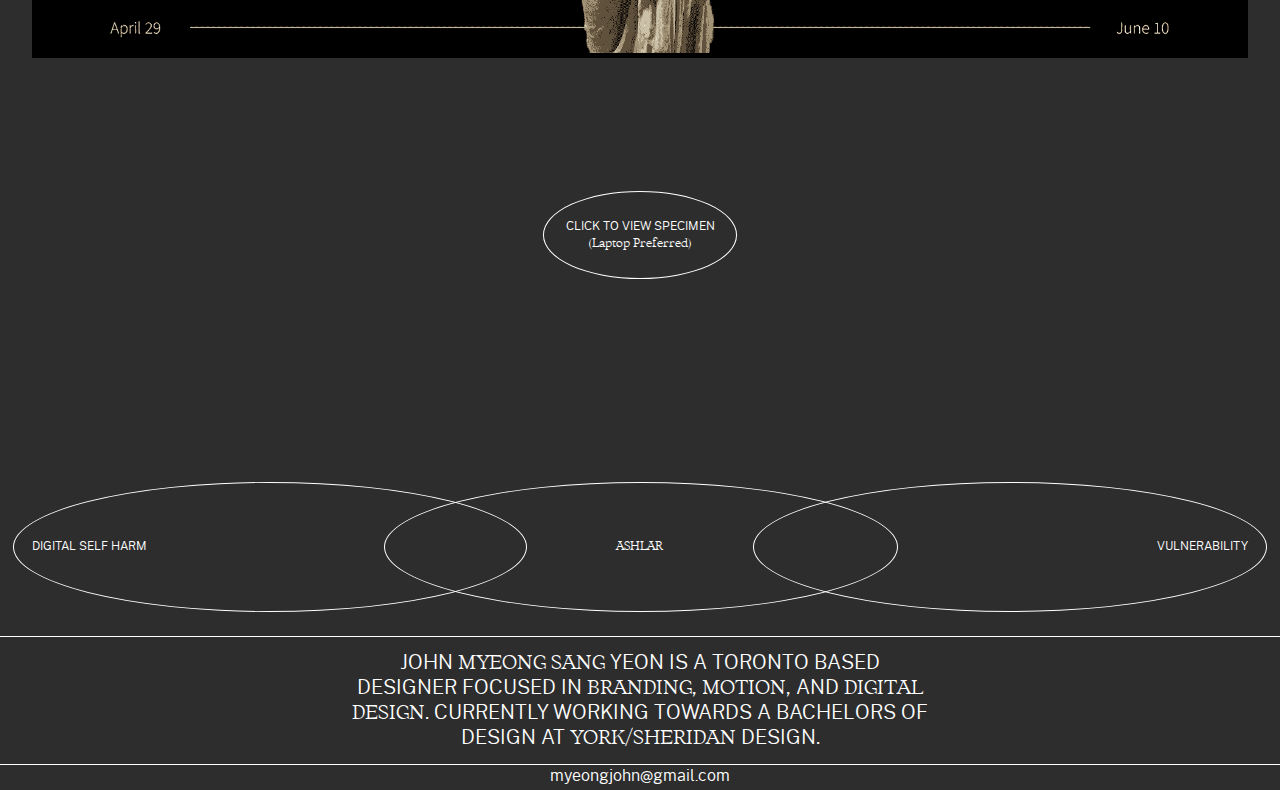
==== commit 978e39f7: "commit28" ====
--- a/ashlar.html
+++ b/ashlar.html
@@ -38,15 +38,17 @@
             <h3 class="col-xs"><br>Yeon</h3>
         </a>
     </div>
-    <div class="col-xs-5 col-sm-offset-5 col-sm-1">
+    <div class="col-xs-4 col-xs-1 col-sm-offset-4 col-sm-1">
+        <h3>
+            <a href="mailto:myeongjohn@gmail.com"><br><br>myeongjohn@gmail.com</a>
+        </h3>
+    </div>
+    <div class="col-xs-1 col-sm-1">
         <h3 class="info">
             <a href="play.html">Play</a>
         </h3>
-        <h3>
-            <a href="mailto:myeongjohn@gmail.com"><br>myeongjohn@gmail.com</a>
-        </h3>
     </div>
-    <div class="col-xs-2 col-sm-1">
+    <div class="col-xs-1 col-sm-1">
         <h3 class="info">
             <a href="info.html"><br>Info</a>
         </h3>
@@ -78,13 +80,57 @@
             <p id="ctr_txt">Glyphs<br>Illustrator<br>HTML/CSS</p>
         </div>
         <div class="col-xs-offset-1 col-xs-11 col-sm-offset-2 col-sm-6">
-            <h4 class="introtxt">COMING SOON</h4>
+            <h4 class="introtxt">Ashlar is a font that is designed with the identity of physical spaces on the digital world. With a growing demand to move everything to a digitial form, the digital space and identity of physical art spaces are also created. To contrast and stand a part from the majority of the branding that is currently being used in other art spaces, Ashlar is a thin, medium contrast font that also has a variable axis of width to fill any space.</h4>
         </div>
     </div>
 </div>
+
     
-<div class="assets">
+<div class="assets" id="ashlarassets">
 <div class="row">
+    <div class="col-xs-12">
+        <img src="images/ASHLAR/a_head.gif" width="100%">
+    </div>
+    
+    <div class="col-xs-offset-1 col-xs-10 col-sm-offset-3 col-sm-6">
+        <h4>Ashlar gives an air of stability and elegance thanks to its vertical stress and smooth stress modulation. Designed with classic transitional typeface principles, Ashlar takes on the strength of modern type but reamains with the classical and handmade aesthetic of the old style fonts.</h4>
+    </div>
+    
+    <div class="col-xs-12">
+        <img src="images/ASHLAR/a_feat1.png" width="100%">
+    </div>
+    
+    <div class="col-xs-offset-1 col-xs-10 col-sm-offset-3 col-sm-6">
+        <h4>The serifs for Ashlar provide a unique characteristic to the font. The angled exaggerated serifs give a sharp and dramatic look, giving a strong sense of direction. Giving these forms intention and an interesting pattern when typeset.</h4>
+    </div>
+    
+    <div class="col-xs-offset-1 col-xs-10 col-sm-5">
+        <img src="images/ASHLAR/a_feat2.png" width="100%">
+    </div>
+    
+    <div class="col-xs-offset-1 col-xs-10 col-sm-4">
+        <h4>With a higher x-height and an open counters, Ashlar is inspired by light-weight display serifs and the open spaces in museums.</h4>
+    </div>
+
+    <div class="col-xs-12 col-sm-offset-1 col-sm-10" id="ashalpha">
+        <img src="images/ASHLAR/a_alpha.gif" width="100%">
+    </div>
+    
+    <div class="col-xs-6 col-sm-offset-1 col-sm-5" id="a_poster1">
+    </div>
+    <div class="col-xs-6 col-sm-5" id="a_poster2">
+    </div>
+    
+    <div class="col-xs-12">
+        <img src="images/ASHLAR/a_statue.gif" width="100%">
+    </div>
+    
+    
+    
+    
+    
+    
+    
     <div class="col-xs-12">
         <a href="https://johnyeon.com/ashlar.github.io/" target="_blank">
             <h3 class="ashlarlink">CLICK TO VIEW SPECIMEN<br><span class="ortspan">(Laptop Preferred)</span></h3>
--- a/css/styles.css
+++ b/css/styles.css
@@ -298,7 +298,7 @@
     opacity: 0;
 }
 .infovenn2 h3:nth-child(3),.infovenn1 p:nth-child(3) {
-    top: -1.3vw;
+    top: -1.35vw;
     -webkit-animation-delay: 3s;
     -moz-animation-delay: 3s;
     -ms-animation-delay: 3s;
@@ -306,7 +306,7 @@
     animation-delay: 3s;
 }
 .infovenn2 h3:nth-child(4),.infovenn1 p:nth-child(4) {
-    top: -2.6vw;
+    top: -2.7vw;
     -webkit-animation-delay: 6s;
     -moz-animation-delay: 6s;
     -ms-animation-delay: 6s;
@@ -464,12 +464,31 @@
     text-align: center;
     margin-top: 6vw;
 }
+#a_poster1, #a_poster2 {
+    height: 45vw;
+    background-position: center;
+    background-repeat: no-repeat;
+    background-size: contain;
+    margin-bottom: 5vw;
+}
+#a_poster1 {
+    background-image: url(../images/ASHLAR/a_poster1.jpg);
+}
+#a_poster2 {
+    background-image: url(../images/ASHLAR/a_poster2.jpg);
+}
+#ashlarassets h4{
+    margin-bottom: 8vw;
+}
+#ashalpha {
+    margin-top: 6vw;
+    margin-bottom: 10vw;
+}
+
 /*-- DIGITAL SELF HARM --------------------------------------*/
-.mobi {
-   display: none; 
-}
 #dshimg {
     margin-top: 0vw;
+    margin-bottom: 8vw;
 }
 #dshimg h3 {
     margin-top: 1vw;
@@ -519,8 +538,8 @@
     h2 {font-size: 3.733vw;}
     h3, p, nav h3, nav p, h4 {font-size: 2.933vw; line-height: 3.467vw;} --*/
     
-    h2, h4 {font-size: 4.4vw; line-height: 5.7vw;}
-    h3, p, nav h3, nav p{font-size: 3.1vw; line-height: 4.2vw;} 
+    h2 {font-size: 4.4vw; line-height: 5.7vw;}
+    h3, p, nav h3, nav p, h4{font-size: 3.1vw; line-height: 4.2vw;} 
     h5 {font-size: 6vw;}
     nav h3 {line-height: inherit}
     .assets {
@@ -528,6 +547,13 @@
         padding-right: 1rem;
     }
     nav p{margin-top: 0.68vw;}
+    #indexnav {
+        mix-blend-mode: exclusion;
+    }
+    nav{
+        mix-blend-mode: normal;
+        background-color: #2D2D2D;
+    }
 /* -- index -- */
     .index1 h1 {font-size: 2.6vw;}
     .index1 br {display: none;}
@@ -550,7 +576,7 @@
         display: none;
     }
     .prefoot {
-        top: 10.6vw;
+        top: 10.2vw;
         padding-left: 1rem;
         padding-right: 1rem;
         line-height: 0;
@@ -564,7 +590,9 @@
         top: 20vw;
     }
     .ftemail h2{
-        padding: 1vw;    
+        font-size: 3.1vw;
+        padding-top: 0.5vw;   
+        padding-bottom: 1.6vw;
     }
 
 
@@ -626,9 +654,6 @@
         margin-top: 22vw; padding: 0;
 }
 /*-- DSH --*/
-    .deski {display: none;}
-    .mobi {display: inherit;
-    margin-bottom: 2vw;}
     #dshvid {
         margin-top: 5vw;
     }
@@ -641,10 +666,22 @@
     #dshp {
         margin-top: 2vw;
     }
+    #dshimg {
+    margin-bottom: 15vw;
+}
 /*-- ASHLAR --*/
     .ashlarlink,.dshlink {
         width: 45vw;
         padding-top: 3.5vw;
+    }
+    #a_poster1, #a_poster2 {
+        height: 60vw;
+    }
+    #ashalpha {
+        margin-bottom: 20vw;
+    }
+    .ashlarlink {
+        padding-bottom: 3vw;
     }
 /*-- MASK --*/
     .maskintrosm {
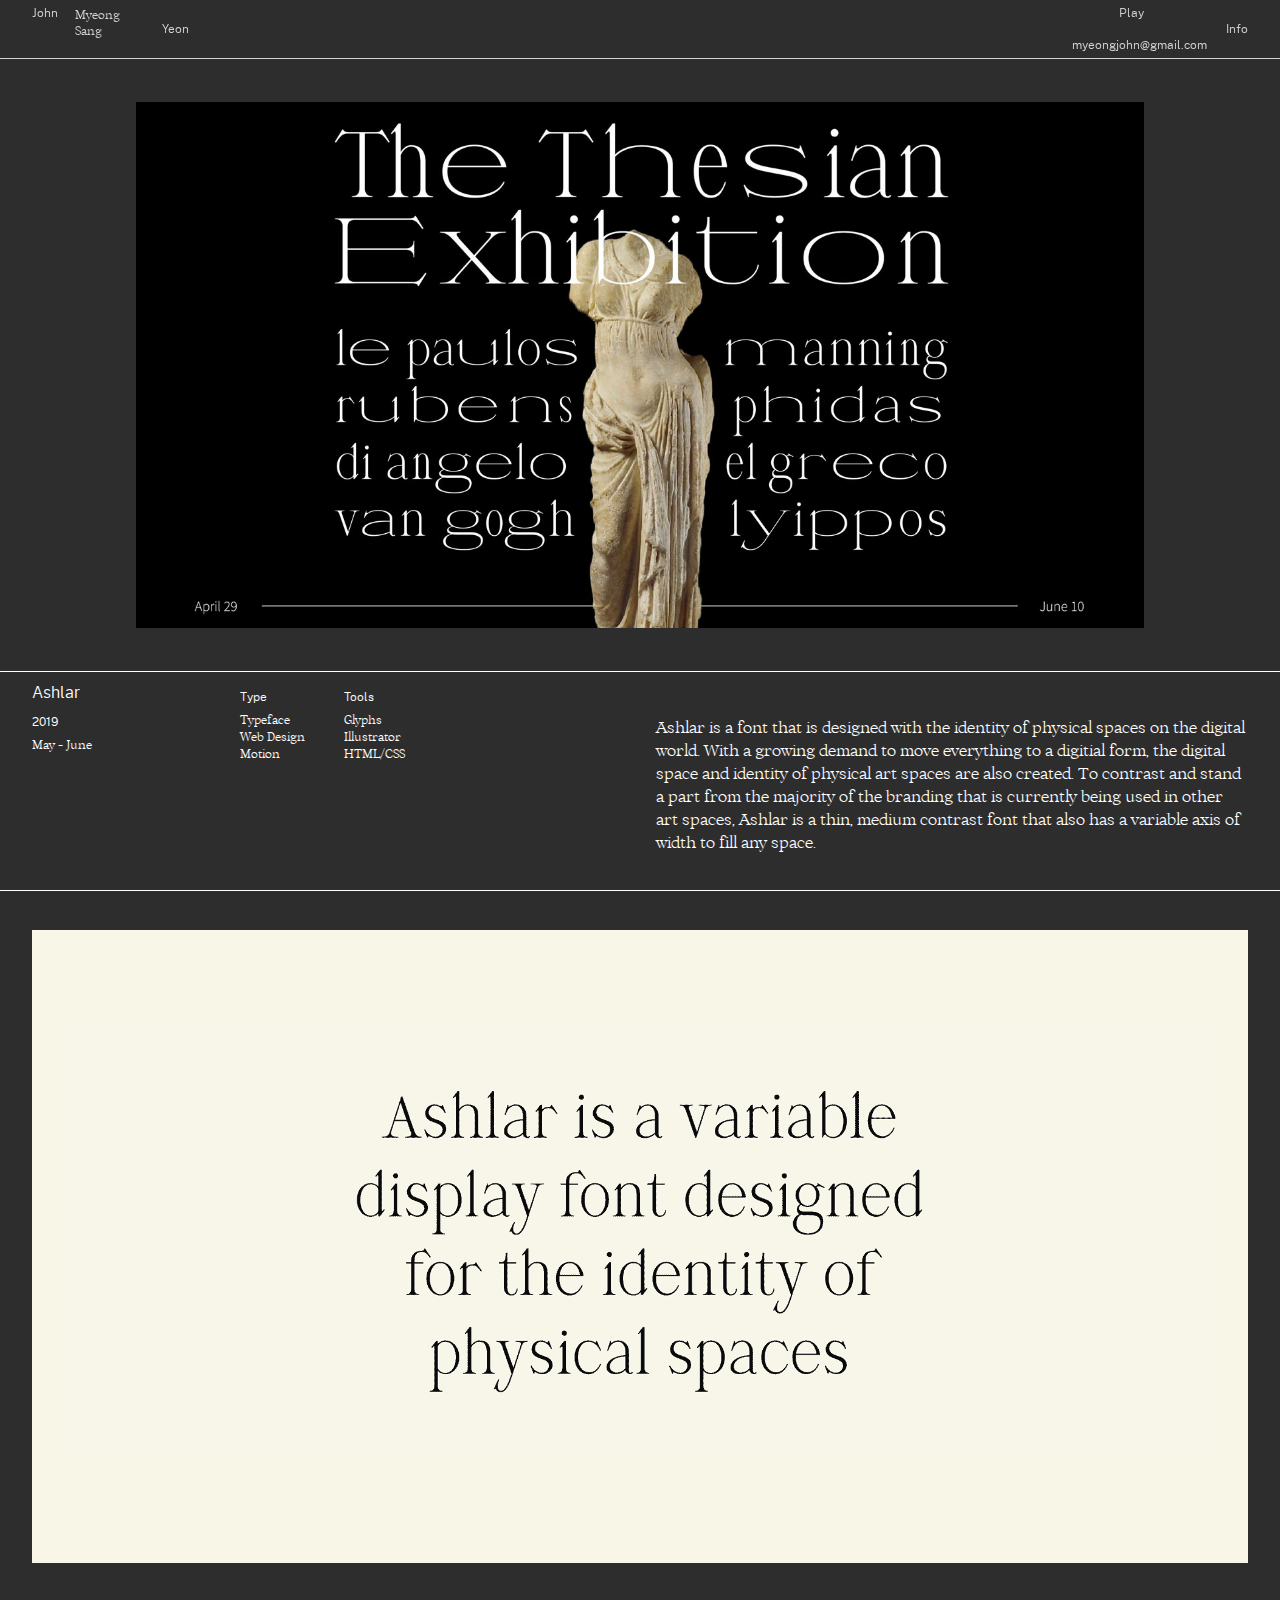
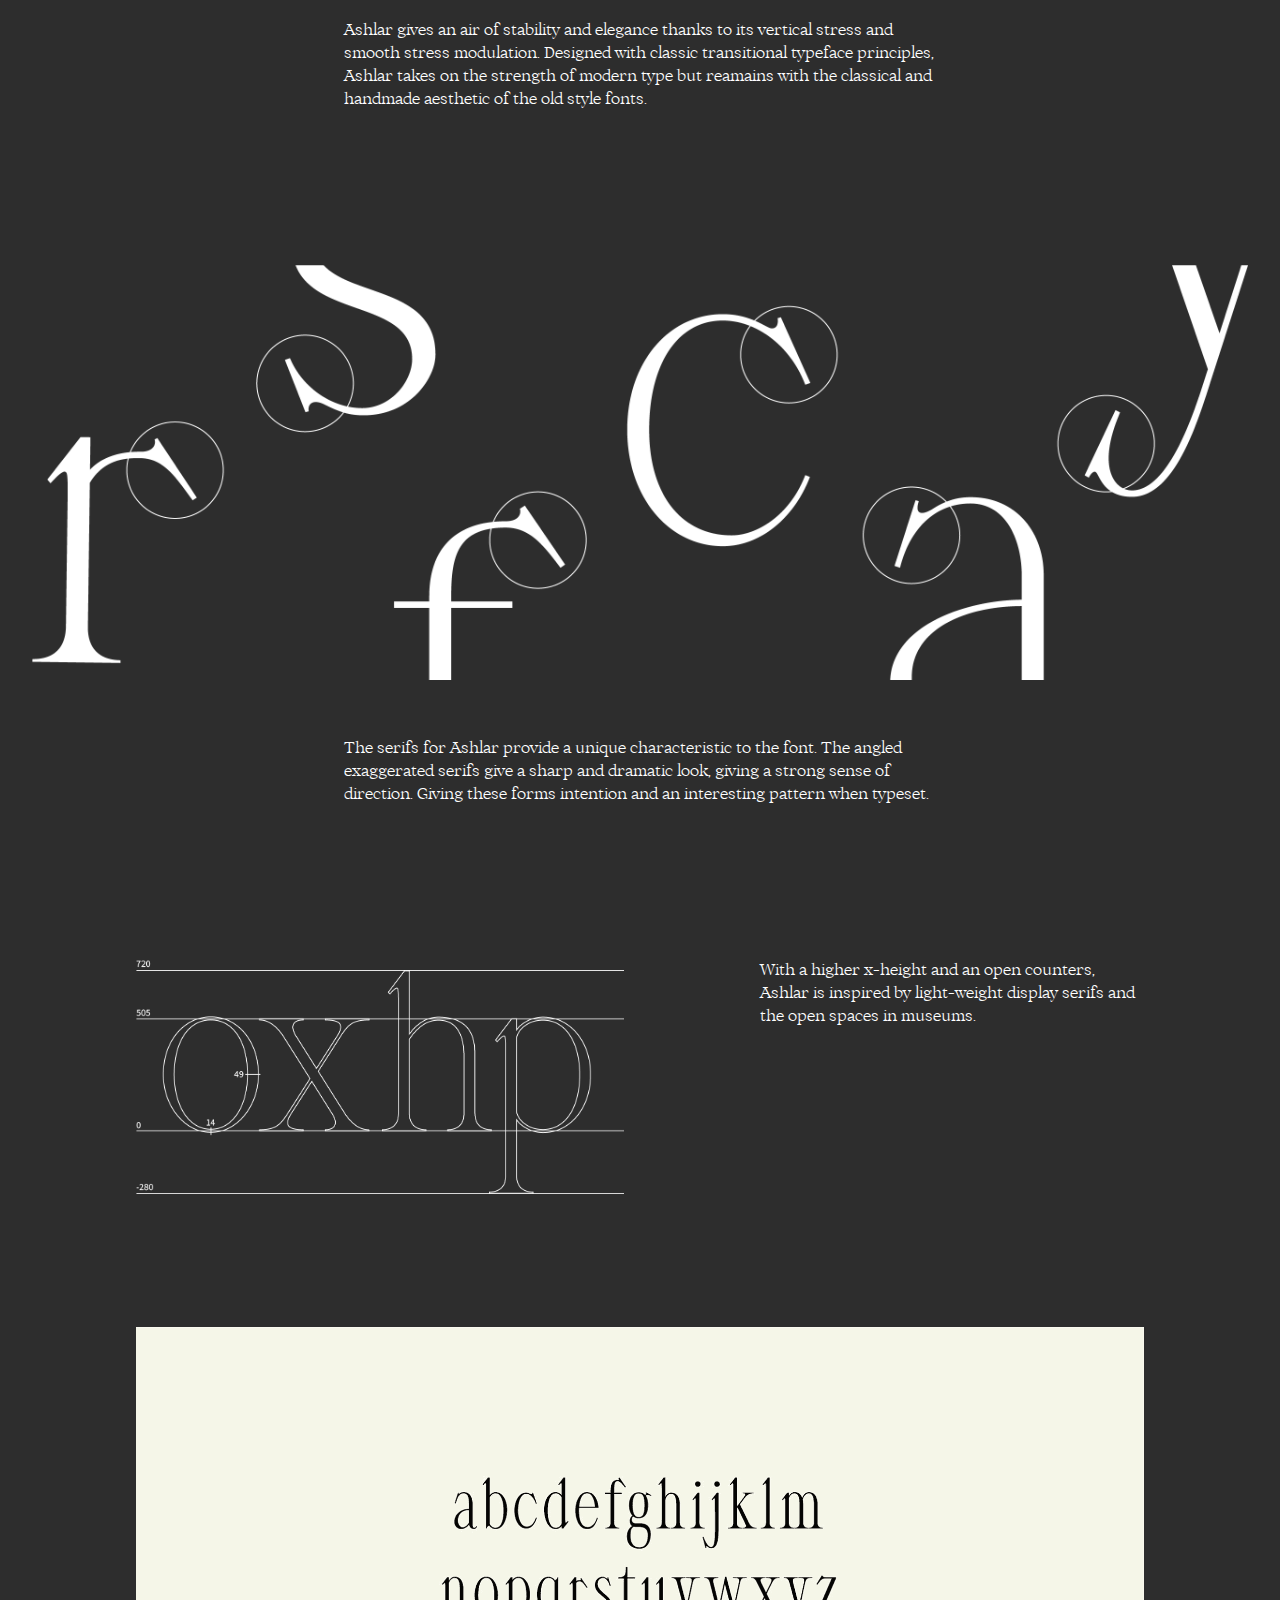
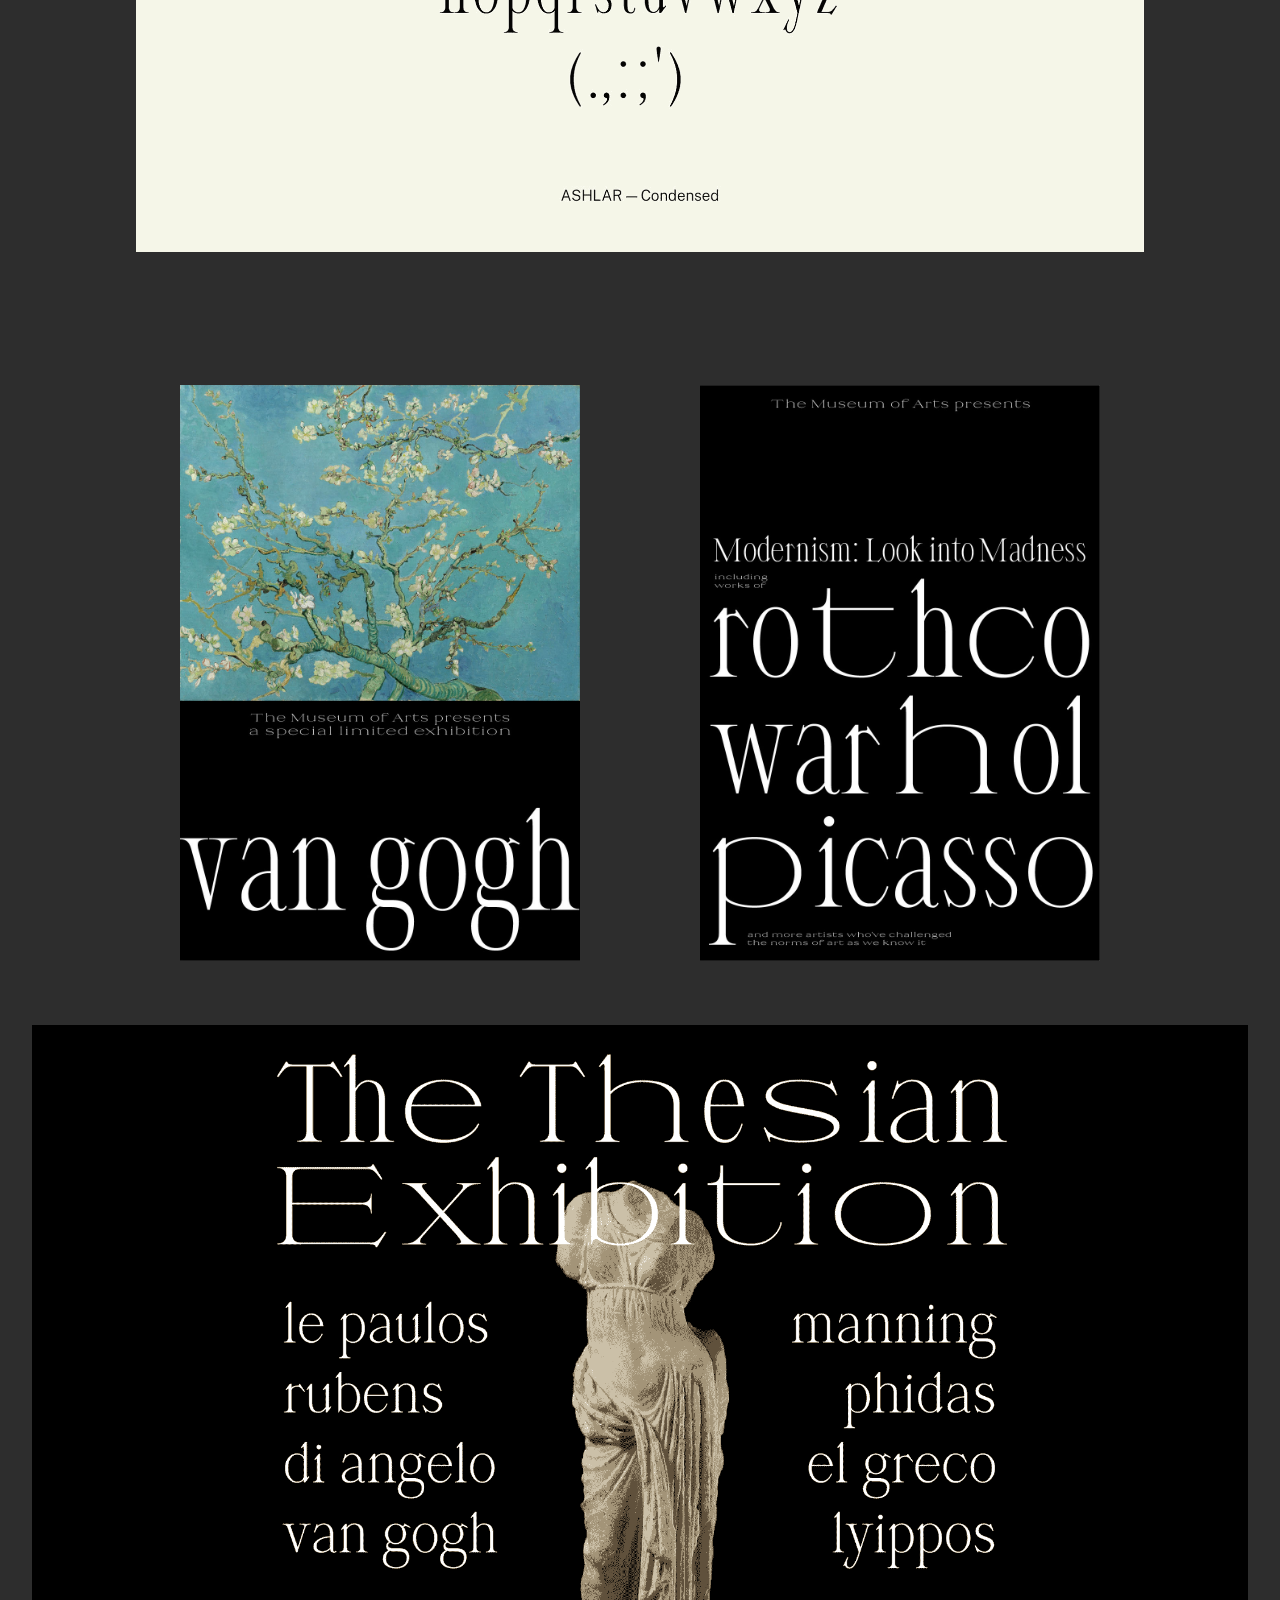
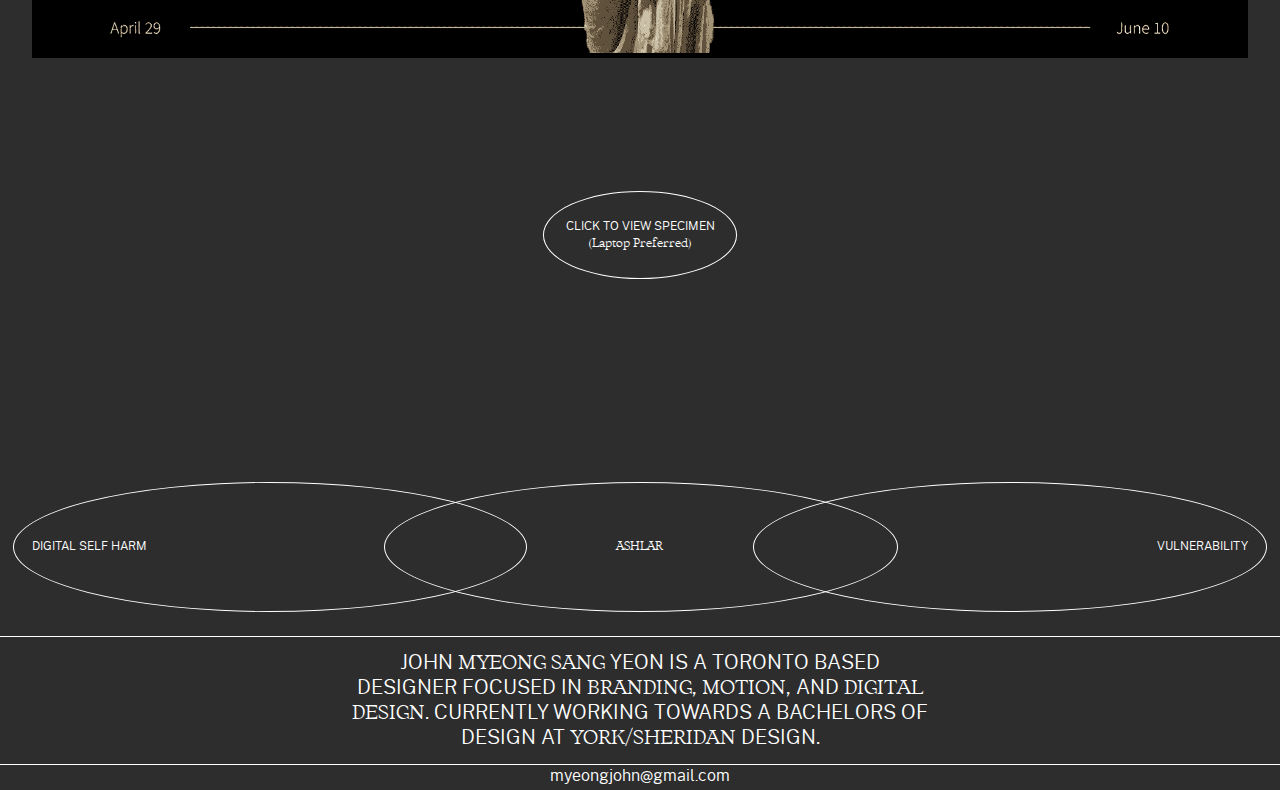
==== commit 6c9d20ef: "commit31" ====
--- a/ashlar.html
+++ b/ashlar.html
@@ -28,7 +28,7 @@
 <body>
   
 <!-- Navigation -->
-<nav >
+<nav>
 <div class="container-fluid">
     <div class="row">
     <div class="col-xs-5" id="nav1">
@@ -38,17 +38,15 @@
             <h3 class="col-xs"><br>Yeon</h3>
         </a>
     </div>
-    <div class="col-xs-4 col-xs-1 col-sm-offset-4 col-sm-1">
-        <h3>
-            <a href="mailto:myeongjohn@gmail.com"><br><br>myeongjohn@gmail.com</a>
-        </h3>
-    </div>
-    <div class="col-xs-1 col-sm-1">
+    <div class="col-xs-5 col-sm-offset-5 col-sm-1">
         <h3 class="info">
             <a href="play.html">Play</a>
         </h3>
+        <h3>
+            <a href="mailto:myeongjohn@gmail.com"><br>myeongjohn@gmail.com</a>
+        </h3>
     </div>
-    <div class="col-xs-1 col-sm-1">
+    <div class="col-xs-2 col-sm-1">
         <h3 class="info">
             <a href="info.html"><br>Info</a>
         </h3>
--- a/css/styles.css
+++ b/css/styles.css
@@ -211,11 +211,15 @@
 /*-- index END --------------------------------------*/
 
 
-.blank, .blankleft, .blankright, .blankfoot{
-    margin: 1vh 1vw 15vh 1vw;
+.blank{
+    margin: 1vh 1vw;
     overflow: visible;
-}
-
+    position: fixed;
+}
+
+.project0 {
+    height: 115vh;
+}
 
 /*-- NAV --*/
 
@@ -224,7 +228,7 @@
 
 /*-- Projects --------------------------------------*/
 .project1, .project2, .project3, .project4 {
-    padding: 5vh 0 20vh 0;
+    padding: 5vh 0 25vh 0;
 }
 .pr1_img, .pr2_img, .pr3_img, .pr4_img {
     background-size: contain; 
@@ -394,7 +398,9 @@
 .plstf {
     margin-top: 8vw;
 }
-
+.plstf img{
+    margin-bottom: 1vw;
+}
 
 
 
@@ -549,6 +555,7 @@
     nav p{margin-top: 0.68vw;}
     #indexnav {
         mix-blend-mode: exclusion;
+        background-color: rgba(0,0,0,0);
     }
     nav{
         mix-blend-mode: normal;
@@ -557,11 +564,12 @@
 /* -- index -- */
     .index1 h1 {font-size: 2.6vw;}
     .index1 br {display: none;}
-    .pr1_img, .pr2_img, .pr3_img, .pr4_img {height: 45vw;}
-    .project1, .project2, .project3, .project4 {padding: 3vh 0;}
-    .id_txt2{display: block; padding-top: 1.5vw;}
-    .id_txt1{display: none;}
-    .project4 {margin-bottom: 10vh;}
+    .pr1_img, .pr2_img, .pr3_img, .pr4_img {height: 45vw; margin-top: 3vh}
+    .project1, .project2, .project3, .project4 {padding: 8vh 0;}
+    .project0 {height: 95vh;}
+/*-- .id_txt2{display: block; padding-top: 1.5vw;}
+    .id_txt1{display: none;} --*/
+    .project4 {margin-bottom: 15vh;}
     
 /*-- Footer --*/
     .leftftvn, .rightftvn, .centerftvn {
